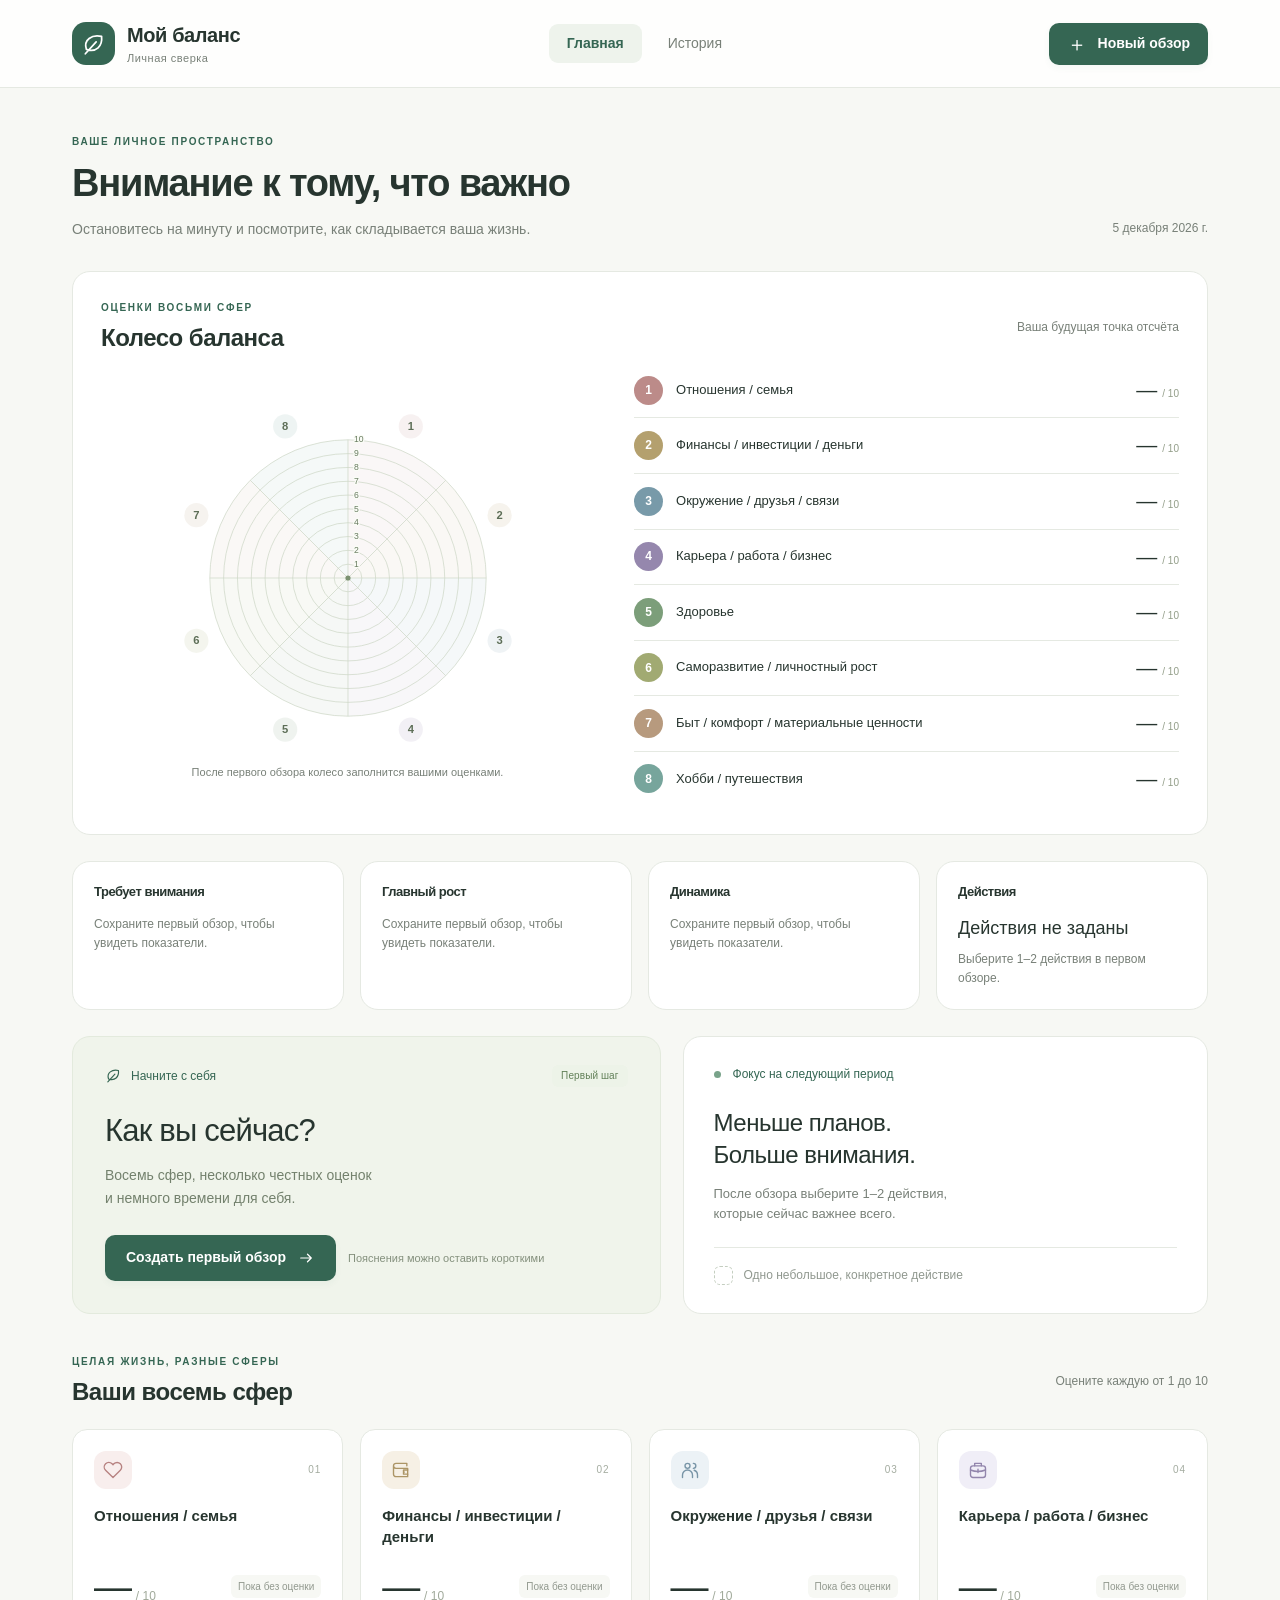
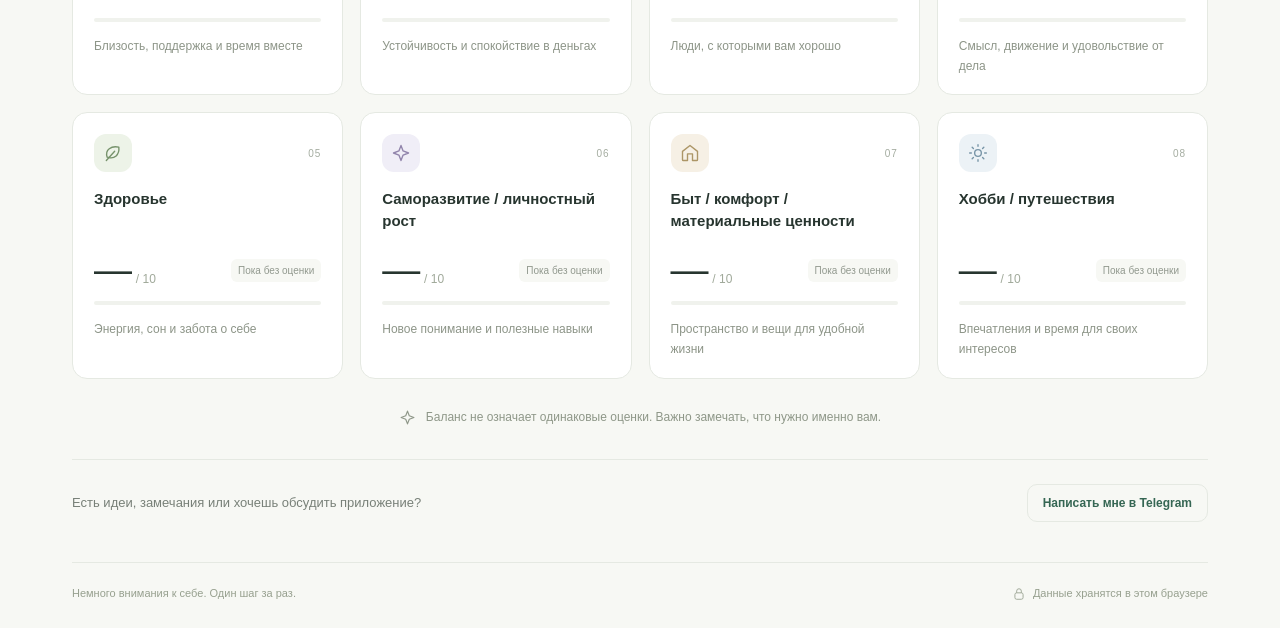
==== index.html @ 18b34c86 "Initial commit: My Balance app" ====
<!doctype html>
<html lang="ru">
<head>
  <meta charset="utf-8">
  <meta name="viewport" content="width=device-width, initial-scale=1">
  <meta name="theme-color" content="#f7f8f4">
  <meta name="description" content="Личное пространство для оценки восьми жизненных сфер, коротких выводов и важных действий.">
  <title>Мой баланс — личная сверка</title>
  <link rel="icon" href="data:image/svg+xml,%3Csvg xmlns='http://www.w3.org/2000/svg' viewBox='0 0 64 64'%3E%3Crect width='64' height='64' rx='20' fill='%232f6554'/%3E%3Cpath d='M20 42C15 24 30 14 46 18C48 34 36 48 20 42Z' fill='none' stroke='%23fff' stroke-width='3'/%3E%3Cpath d='M19 46L37 27' stroke='%23fff' stroke-width='3' stroke-linecap='round'/%3E%3C/svg%3E">
  <link rel="stylesheet" href="styles.css">
  <script src="core.js" defer></script>
  <script src="wheel.js" defer></script>
  <script src="analytics.js" defer></script>
<script src="app.js" defer></script>
</head>
<body>
  <a class="skip-link" href="#content">Перейти к содержимому</a>
  <header class="header">
    <div class="header-inner">
      <a class="brand" href="#home" aria-label="Мой баланс — главная">
        <span class="brand-mark" aria-hidden="true"><svg viewBox="0 0 24 24"><path d="M5 17C2 8 10 3 19 5c1 9-5 15-14 12Zm-1 4L14 10"/></svg></span>
        <span>Мой баланс<span class="brand-caption">Личная сверка</span></span>
      </a>
      <nav class="nav" aria-label="Основная навигация">
        <a href="#home" data-nav="home">Главная</a>
        <a href="#history" data-nav="history">История</a>
      </nav>
      <a class="button button-primary header-button" href="#new"><span aria-hidden="true">＋</span> Новый обзор</a>
    </div>
  </header>
  <main id="content" tabindex="-1"></main>
  <footer class="footer"><span>Немного внимания к себе. Один шаг за раз.</span><span class="local-note"><svg viewBox="0 0 24 24" aria-hidden="true"><rect x="5" y="10" width="14" height="11" rx="3"/><path d="M8 10V7a4 4 0 0 1 8 0v3"/></svg>Данные хранятся в этом браузере</span></footer>
  <div id="notice" class="notice" role="status" aria-live="polite" hidden></div>
  <noscript><p class="noscript">Для работы приложения включите JavaScript в браузере.</p></noscript>
</body>
</html>
---- styles.css ----
@charset "UTF-8";
:root{--bg:#f7f8f4;--surface:#fff;--ink:#27352f;--muted:#788078;--green:#356653;--green-dark:#254f3e;--border:#e5e9e2;--soft:#eef3ec;--danger:#a95e54;--radius:18px;font-family:"Segoe UI",-apple-system,BlinkMacSystemFont,Arial,sans-serif;color:var(--ink);background:var(--bg);font-synthesis:none}
*{box-sizing:border-box}body{margin:0;font-size:15px;line-height:1.55}a{color:inherit;text-decoration:none}button,input,textarea{font:inherit}button,a,input,summary,textarea{-webkit-tap-highlight-color:transparent}button{cursor:pointer}button:disabled{cursor:not-allowed;opacity:.5}a,button,input,textarea,summary{touch-action:manipulation}h1,h2,h3,p{margin:0}h1{font-size:clamp(28px,3.1vw,38px);font-weight:600;letter-spacing:-1.2px;line-height:1.25}h2{font-size:23px;line-height:1.35;font-weight:600;letter-spacing:-.5px}h3{font-size:15px;font-weight:600;line-height:1.45}svg{flex-shrink:0}.icon{width:21px;height:21px}.muted{color:var(--muted)}[hidden]{display:none!important}:focus-visible{outline:3px solid #659f88;outline-offset:4px}main:focus{outline:none}.skip-link{position:absolute;top:-100px;left:20px;padding:12px;background:white;z-index:30}.skip-link:focus{top:10px}.sr-only{position:absolute;width:1px;height:1px;overflow:hidden;clip:rect(0,0,0,0);white-space:nowrap}
.header{border-bottom:1px solid var(--border);background:rgba(255,255,255,.85)}.header-inner{max-width:1200px;padding:22px 32px;margin:auto;display:flex;align-items:center;justify-content:space-between;gap:28px}.brand{display:flex;gap:12px;align-items:center;font-size:20px;font-weight:650;letter-spacing:-.4px;line-height:1.3}.brand-mark{height:43px;width:43px;display:grid;place-items:center;border-radius:14px;background:var(--green);color:white}.brand-mark svg{width:26px;height:26px;stroke:currentColor;stroke-width:1.6;fill:none;stroke-linecap:round;stroke-linejoin:round}.brand-caption{display:block;color:var(--muted);font-size:11px;font-weight:400;letter-spacing:.5px;margin-top:3px}.nav{display:flex;gap:8px;margin-left:auto;margin-right:auto}.nav a{color:var(--muted);font-size:14px;padding:9px 18px;border-radius:9px}.nav a:hover{color:var(--green);background:#f5f7f2}.nav a.active{color:var(--green);background:var(--soft);font-weight:600}.button{display:inline-flex;align-items:center;justify-content:center;gap:11px;border:1px solid transparent;border-radius:10px;padding:12px 20px;line-height:1.4;font-size:14px;font-weight:600;transition:background .15s,transform .15s}.button-primary{background:var(--green);color:white;box-shadow:0 3px 7px #3566530c}.button-primary:hover{background:var(--green-dark)}.button-primary:active{transform:translateY(1px)}.button-primary .icon{width:18px;height:18px}.button-subtle{background:transparent;border-color:var(--border);color:var(--green)}.button-subtle:hover{background:var(--soft)}.header-button{padding:10px 17px}.header-button>span{font-size:20px;font-weight:400;line-height:1}
main{max-width:1200px;margin:0 auto;padding:46px 32px 36px;min-height:calc(100vh - 185px)}.page-heading{display:flex;align-items:flex-end;justify-content:space-between;gap:24px;margin-bottom:30px}.eyebrow{font-size:10px;font-weight:600;letter-spacing:1.7px;color:var(--green);margin-bottom:10px}.subtitle{font-size:14px;color:var(--muted);margin-top:12px}.today-label{font-size:12px;color:var(--muted);white-space:nowrap;padding-bottom:3px}.panel{background:var(--surface);border:1px solid var(--border);border-radius:var(--radius);padding:28px}.overview-grid{display:grid;grid-template-columns:1.12fr 1fr;gap:22px;margin-bottom:40px}.panel-label{display:flex;align-items:center;gap:9px;font-size:12px;font-weight:500;color:var(--green)}.panel-label .icon{width:17px;height:17px}.pill{display:inline-flex;align-items:center;background:#edf3e8;color:#628058;font-size:10px;font-weight:500;border-radius:6px;padding:3px 9px;letter-spacing:.1px}.panel-label .pill{margin-left:auto}.snapshot{background:#f0f4eb;border-color:#e3eadd;position:relative;overflow:hidden;padding:28px 32px;min-height:266px}.snapshot h2{margin-top:23px;font-size:31px;font-weight:500;letter-spacing:-.8px}.snapshot-date{font-size:28px!important}.snapshot>p{margin-top:12px;color:#73816d;font-size:14px;line-height:1.7}.empty-snapshot .button{margin-top:24px}.snapshot-footnote{display:inline-block;font-size:11px;color:#84907d;margin:16px 0 0 12px}.focus-panel{padding:28px 30px}.focus-panel h2{margin-top:23px;font-size:24px;font-weight:500;line-height:1.35}.focus-panel>p{margin-top:12px;font-size:13px;color:var(--muted)}.focus-dot{height:7px;width:7px;border-radius:50%;background:#79a38a;margin-right:3px}.focus-placeholder{display:flex;align-items:center;gap:11px;border-top:1px solid var(--border);margin-top:23px;padding-top:18px;font-size:12px;color:#90988f}.placeholder-check{height:19px;width:19px;border:1px dashed #c4cec0;border-radius:6px}.summary-first{font-size:13px!important}.comparison-caption{font-size:12px;color:var(--muted);margin:13px 0 15px}.change-stats{display:flex;gap:36px;margin:14px 0 20px}.change-stats>div{display:flex;flex-direction:column;gap:1px}.change-stats strong{font-size:29px;font-weight:500;line-height:1.3}.change-stats span{font-size:11px;color:var(--muted)}.positive{color:#4f8460}.negative{color:var(--danger)}.neutral{color:#92998f}.text-link{display:inline-flex;align-items:center;gap:9px;font-size:12px;font-weight:600;color:var(--green)}.text-link:hover{text-decoration:underline}.text-link .icon{width:16px;height:16px}.snapshot>.text-link{margin-top:15px}.section-heading{display:flex;align-items:center;justify-content:space-between;gap:20px;margin-bottom:20px}.section-heading h2{font-size:24px}.section-heading>.muted{font-size:12px}.section-heading .eyebrow{margin-bottom:7px}.sphere-grid{display:grid;grid-template-columns:repeat(4,minmax(0,1fr));gap:17px}.sphere-card{background:var(--surface);border:1px solid var(--border);border-radius:15px;padding:21px 21px 18px;min-width:0;transition:border-color .15s}.sphere-card:hover{border-color:#cbd8c7}.sphere-top{display:flex;align-items:center;justify-content:space-between;margin-bottom:16px}.sphere-icon{display:grid;place-items:center;width:38px;height:38px;border-radius:12px;flex-shrink:0}.sphere-icon .icon{height:20px;width:20px}.rose{background:#f8eeed;color:#b78281}.sand{background:#f6f0e5;color:#ac9566}.blue{background:#ecf2f6;color:#7895a7}.violet{background:#f0eef7;color:#9285ac}.green{background:#edf3e8;color:#76926b}.sphere-number{font-size:10px;color:#a4aca0;letter-spacing:1px}.sphere-card h3{min-height:44px;overflow-wrap:anywhere}.score-row{display:flex;align-items:center;justify-content:space-between;gap:6px;margin:19px 0 12px}.score{font-size:38px;font-weight:500;line-height:1;letter-spacing:-1.2px;display:flex;align-items:baseline;gap:5px}.score>span{font-size:12px;font-weight:400;color:#a0a99a;letter-spacing:0}.delta{display:inline-flex;align-items:center;gap:3px;white-space:nowrap;font-size:10px;font-weight:500;padding:4px 7px;border-radius:6px;background:#f7f8f4}.delta.positive{background:#eef5e9}.delta.negative{background:#fcf1ed}.score-track{height:4px;background:#f0f2ed;border-radius:9px;overflow:hidden;margin-bottom:15px}.score-track>span{display:block;background:#85a781;height:100%;border-radius:9px}.sphere-reason{font-size:12px;color:#6b7669;line-height:1.65;white-space:pre-wrap;overflow-wrap:anywhere}.sphere-reason.muted{color:#8d9588}.gentle-note{display:flex;justify-content:center;align-items:center;gap:10px;color:#8e9788;font-size:12px;margin-top:29px}.gentle-note .icon{width:17px;height:17px}.previous-panel{margin-top:26px}.previous-panel .section-heading{margin-bottom:18px}.reflection{margin-top:22px;display:flex;align-items:center;justify-content:space-between;gap:28px}.reflection h2{font-size:21px}.reflection-text{font-size:14px;margin-top:13px;white-space:pre-wrap;overflow-wrap:anywhere}.reflection>.text-link{flex-shrink:0}.action-list{margin-top:18px}.action-item{display:flex;align-items:center;gap:13px;padding:14px 0;border-top:1px solid var(--border);position:relative;cursor:pointer}.action-item input{position:absolute;opacity:0;width:24px;height:24px;margin:0;left:0;top:50%;transform:translateY(-50%)}.custom-check{height:23px;width:23px;border:1px solid #cfd8c9;display:grid;place-items:center;border-radius:7px;flex-shrink:0;background:white}.custom-check .icon{width:15px;height:15px;opacity:0}.action-item input:checked+.custom-check{background:var(--green);border-color:var(--green);color:white}.action-item input:checked+.custom-check .icon{opacity:1}.action-item input:focus-visible+.custom-check{outline:3px solid #659f88;outline-offset:3px}.action-item input:disabled~*{opacity:.6}.action-text{font-size:14px;overflow-wrap:anywhere;white-space:pre-wrap}.completed .action-text{color:#90998a;text-decoration:line-through}.action-progress{color:#9aa291;font-size:11px;padding-top:7px}.footer{display:flex;justify-content:space-between;align-items:center;gap:18px;max-width:1136px;border-top:1px solid var(--border);padding:22px 0 26px;margin:4px auto 0;color:#97a08f;font-size:11px}.local-note{display:flex;align-items:center;gap:7px}.local-note svg{height:14px;width:14px;stroke:currentColor;stroke-width:1.5;fill:none}.notice{position:fixed;bottom:24px;left:50%;transform:translateX(-50%);background:#2b4637;color:white;box-shadow:0 5px 24px #17291b1c;border-radius:12px;padding:13px 20px;font-size:13px;max-width:calc(100% - 32px);width:max-content;z-index:20}.error-banner{background:#fff0e9;border:1px solid #ecd0c1;border-radius:12px;color:#914e3e;padding:16px 20px;margin-bottom:24px;font-size:14px}.noscript{padding:24px;color:var(--danger)}
.count-badge,.form-tag{font-size:12px;padding:7px 12px;background:#edf1e9;border-radius:8px;color:#7a8771;white-space:nowrap}.history-list{display:grid;gap:16px}.history-card{display:flex;gap:22px;align-items:center;padding:25px 28px;transition:border-color .2s}.history-card:hover{border-color:#b5c8ac}.history-icon,.empty-icon{background:var(--soft);color:#739067;border-radius:14px;width:47px;height:47px;display:grid;place-items:center;flex-shrink:0}.history-info{flex:1;min-width:0}.history-date{display:flex;align-items:center;gap:14px;flex-wrap:wrap}.history-date h2{font-size:20px}.history-info>p{font-size:13px;color:var(--muted);margin-top:8px;white-space:nowrap;overflow:hidden;text-overflow:ellipsis}.history-meta{display:flex;gap:20px;font-size:11px;color:#939d8b;margin-top:12px;flex-wrap:wrap}.history-arrow{color:var(--green);height:19px;width:19px}.empty-history{text-align:center;padding:66px 24px}.empty-icon{margin:0 auto 22px;width:60px;height:60px}.empty-icon .icon{width:28px;height:28px}.empty-history h2{font-size:24px}.empty-history p{color:var(--muted);margin:12px 0 25px;font-size:14px}.back-link{margin-bottom:24px}.review-comparison{margin-bottom:28px}.review-comparison h2{font-size:20px}.review-comparison .change-stats{margin-bottom:0}.review-bottom{display:grid;grid-template-columns:1fr 1fr;gap:22px;margin-top:25px}.review-bottom h2{font-size:22px}
.date-panel{display:flex;align-items:center;justify-content:space-between;gap:24px;padding:23px 28px}.date-panel label{font-size:15px;font-weight:600}.date-panel .muted{font-size:12px;margin-top:4px}input[type="date"],input[type="text"],textarea{border:1px solid #dfe5d9;border-radius:9px;background:#fcfdfb;color:var(--ink);padding:12px 14px;max-width:100%;outline-offset:3px}input[type="date"]{font-size:14px;min-height:46px;min-width:190px}input[type="text"]{width:100%}textarea{width:100%;display:block;resize:vertical;min-height:70px;font-size:14px;line-height:1.65}textarea::placeholder,input::placeholder{color:#a2aa9a}.form-section-heading{margin-top:34px;margin-bottom:7px}.form-section-heading h2{font-size:24px}.form-hint{font-size:13px;color:var(--muted);margin-bottom:23px}.form-sphere-grid{display:grid;grid-template-columns:1fr 1fr;gap:20px}.form-sphere{min-width:0;margin:0;padding:24px;position:relative}.form-sphere legend{float:left;width:100%;display:flex;gap:13px;align-items:center;padding:0;margin-bottom:22px}.form-sphere legend .sphere-icon{width:42px;height:42px}.sphere-step{display:block;font-size:9px;color:#92a087;letter-spacing:1.3px;margin-bottom:3px}.legend-title{display:block;font-size:16px;font-weight:600;line-height:1.4}.form-score-heading{clear:both;display:flex;align-items:center;justify-content:space-between;gap:20px;margin-bottom:17px}.form-score-heading p{font-size:12px;color:var(--muted)}.form-score-heading output{font-size:25px;font-weight:500;line-height:1;white-space:nowrap}.form-score-heading output span{font-size:11px;color:#a0aa97;margin-left:3px}.rating-options{display:grid;grid-template-columns:repeat(10,minmax(0,1fr));gap:6px}.rating-option{position:relative;cursor:pointer;min-width:0}.rating-option input{position:absolute;opacity:0;inset:0;width:100%;height:100%;margin:0}.rating-option span{display:grid;place-items:center;background:#f6f8f2;border:1px solid #e8eddf;border-radius:8px;min-height:41px;line-height:1;font-size:13px;color:#7b886f}.rating-option input:checked+span{background:var(--green);color:white;border-color:var(--green)}.rating-option input:hover+span{border-color:#93ad87}.rating-option input:focus-visible+span{outline:3px solid #659f88;outline-offset:2px}.rating-labels{display:flex;justify-content:space-between;color:#a1aa97;font-size:9px;margin-top:8px}.form-sphere-footer{min-height:25px;margin:14px 0 8px;display:flex;gap:10px;flex-wrap:wrap;align-items:center}.inline-comparison{display:inline-flex;gap:8px;align-items:center;font-size:11px}.previous-score{color:#98a38e;font-size:10px}.reason-details{border-top:1px solid var(--border);padding-top:12px}.reason-details summary{font-size:12px;font-weight:500;color:#6f7e65;cursor:pointer;list-style-position:inside}.reason-details summary>span{float:right;font-size:10px;color:#a6ad9e;font-weight:400;padding-top:2px}.reason-details textarea{margin-top:13px}.changes-panel,.next-actions{margin-top:23px}.changes-panel h2,.next-actions h2{font-size:24px;margin-bottom:12px}.field-label{display:block;font-size:14px;font-weight:600;margin:24px 0 10px}.field-label>span{font-size:11px;color:#a0aa96;font-weight:400;margin-left:7px}.change-chips{display:flex;flex-wrap:wrap;gap:9px;margin:17px 0 20px}.change-chip{border:1px solid var(--border);border-radius:9px;font-size:11px;padding:7px 10px;display:flex;gap:10px;align-items:center;max-width:100%}.first-form-note{font-size:13px;color:var(--muted);max-width:650px}.next-actions>.muted{font-size:13px;margin-bottom:22px}.action-field{margin-bottom:16px}.action-field label{display:block;font-size:12px;font-weight:500;margin-bottom:7px}.action-field>div{display:flex;gap:10px;align-items:center}.remove-action{width:42px;height:44px;background:transparent;border:1px solid var(--border);border-radius:9px;font-size:23px;color:#8d9683;flex-shrink:0}.remove-action:hover{background:#fff2ed;color:var(--danger)}.next-actions>.button{font-size:12px;padding:9px 13px}.field-error{color:var(--danger);font-size:12px;line-height:1.5}.field-error:empty{display:none}.field-error:not(:empty){margin-top:6px}.invalid{border-color:#c48272}.invalid .rating-option span{border-color:#e7c6bc}.form-bottom{display:flex;justify-content:space-between;gap:24px;align-items:center;margin-top:25px}.form-buttons{display:flex;gap:12px;flex-shrink:0}.save-note{font-size:11px;color:#9aa58e}.form-bottom .field-error{margin-bottom:8px}
@media(min-width:1200px){.header-inner{padding-left:32px;padding-right:32px}}
@media(max-width:1100px){.sphere-grid{grid-template-columns:repeat(2,minmax(0,1fr))}.sphere-card h3{min-height:auto}.snapshot-footnote{display:block;margin-left:0}.footer{margin-left:32px;margin-right:32px}.score-row{margin-top:18px}.sphere-card{padding:24px}.sphere-reason{min-height:20px}.snapshot h2{font-size:28px}.rating-options{gap:4px}.form-sphere{padding:21px}.rating-option span{min-height:37px}}
@media(max-width:760px){.header-inner{padding:17px 20px;gap:15px;flex-wrap:wrap}.brand{font-size:18px}.brand-mark{width:37px;height:37px;border-radius:12px}.brand-caption{font-size:10px}.header-button{margin-left:auto;font-size:12px;padding:10px 12px}.nav{order:3;margin:0;flex:1;gap:6px;border-top:1px solid var(--border);padding-top:12px}.nav a{font-size:13px;padding:7px 15px}.header-inner{row-gap:13px}main{padding:30px 20px}.page-heading{align-items:flex-start;flex-direction:column;gap:14px;margin-bottom:23px}h1{font-size:29px;letter-spacing:-.8px}.subtitle{font-size:13px;margin-top:9px}.today-label{font-size:11px}.overview-grid{grid-template-columns:1fr;gap:16px;margin-bottom:30px}.panel{padding:24px}.snapshot{min-height:auto;padding:24px}.snapshot h2{font-size:29px;margin-top:18px}.empty-snapshot .button{margin-top:20px}.snapshot-footnote{display:inline-block;margin:12px 0 0 10px}.focus-panel{padding:24px}.focus-panel h2{font-size:23px;margin-top:18px}.empty-focus h2 br{display:none}.focus-placeholder{font-size:11px}.section-heading{align-items:flex-start;gap:10px;flex-wrap:wrap;margin-bottom:17px}.section-heading h2{font-size:23px}.section-heading>.muted{font-size:11px}.sphere-grid{gap:13px}.sphere-card{padding:19px}.sphere-card h3{min-height:44px}.sphere-top{margin-bottom:13px}.sphere-icon{width:34px;height:34px;border-radius:11px}.score{font-size:33px}.delta{font-size:9px;padding:3px 5px}.score-row{gap:4px;flex-wrap:wrap;margin-top:17px}.sphere-reason{font-size:11px}.gentle-note{align-items:flex-start;justify-content:flex-start;font-size:11px;margin-top:22px}.gentle-note .icon{margin-top:2px}.reflection{align-items:flex-start;flex-direction:column;gap:20px}.footer{flex-direction:column;align-items:flex-start;gap:8px;margin:0 20px;padding:20px 0;font-size:10px}.form-sphere-grid{grid-template-columns:1fr;gap:17px}.form-sphere{padding:24px}.rating-options{gap:5px}.rating-option span{min-height:41px}.form-sphere legend{margin-bottom:20px}.form-score-heading{margin-bottom:16px}.form-bottom{align-items:flex-start;flex-direction:column;gap:16px}.form-buttons{width:100%}.form-buttons>.button-primary{flex:1}.form-section-heading h2{font-size:21px}.date-panel{padding:20px;gap:15px;align-items:flex-start}.date-panel input{min-width:165px;padding:10px;font-size:13px}.date-panel .muted{max-width:130px}.date-panel label{font-size:14px}.changes-panel h2,.next-actions h2{font-size:22px}.review-bottom{grid-template-columns:1fr;gap:17px}.history-card{padding:21px;gap:15px}.history-date h2{font-size:19px}.history-meta{gap:7px;flex-direction:column;font-size:10px}.history-icon{width:39px;height:39px;border-radius:12px}.history-info>p{font-size:12px}.history-arrow{width:16px;height:16px}.empty-history{padding:45px 22px}.empty-history h2{font-size:22px}.change-chip{font-size:10px}.eyebrow{font-size:9px;letter-spacing:1.3px}}
@media(max-width:420px){main{padding:26px 16px}.header-inner{padding-left:16px;padding-right:16px}.header-button{font-size:11px;padding:9px 10px;gap:6px}.brand{font-size:16px;gap:8px}.brand-caption{font-size:9px}.brand-mark{width:34px;height:34px}.sphere-card{padding:16px}.sphere-card h3{font-size:12px;min-height:52px}.sphere-top{margin-bottom:12px}.sphere-reason{font-size:11px}.score-row{margin-top:14px;align-items:flex-start;flex-direction:column;gap:9px}.score{font-size:34px}.score-track{margin-top:10px}.sphere-grid{gap:11px}.sphere-number{font-size:9px}.panel{padding:21px}.snapshot-footnote{display:block;margin-left:0}.date-panel{flex-direction:column;gap:13px}.date-panel .muted{max-width:none}.date-panel>div{width:100%}.date-panel input{width:100%}.rating-options{gap:4px}.rating-option span{font-size:12px;min-height:35px;border-radius:6px}.form-sphere{padding:19px}.legend-title{font-size:15px}.rating-labels{font-size:8px}.reason-details summary{font-size:11px}.reason-details summary>span{font-size:9px}.change-stats{gap:27px}.footer{margin-left:16px;margin-right:16px}.desktop-break{display:none}.history-icon{display:none}.history-card{padding:19px}.action-text{font-size:13px}.notice{font-size:12px}.reflection h2{font-size:20px}}
.history-list{grid-template-columns:minmax(0,1fr)}
.analytics-grid{display:grid;grid-template-columns:repeat(4,minmax(0,1fr));gap:16px;margin-bottom:26px}
.analytics-card{min-width:0;padding:21px}
.analytics-card h2{font-size:13px;font-weight:600;margin-bottom:14px}
.analytics-score{font-size:28px;font-weight:500;line-height:1.2;margin-bottom:10px}
.analytics-score span{font-size:12px;font-weight:400;color:var(--muted)}
.analytics-names{list-style:none;padding:0;margin:0;font-size:12px;line-height:1.6;overflow-wrap:anywhere}
.analytics-names li+li{margin-top:7px}
.analytics-note{font-size:12px;color:var(--muted);line-height:1.6}
.analytics-ties summary{font-size:12px;color:var(--green);cursor:pointer;overflow-wrap:anywhere}
.analytics-ties[open] .analytics-names{margin-top:10px}
.analytics-dynamics{list-style:none;padding:0;margin:0;font-size:12px;color:var(--muted);line-height:1.8}
.analytics-dynamics li{display:flex;align-items:baseline;gap:9px}
.analytics-dynamics li>span{min-width:32px;color:var(--ink)}
.analytics-dynamics li>span.positive{color:#4f8460}
.analytics-dynamics li>span.negative{color:var(--danger)}
.analytics-dynamics strong{font-size:18px;font-weight:500}
.analytics-actions{font-size:18px;font-weight:500;line-height:1.5;margin-bottom:8px;overflow-wrap:anywhere}
.feedback-panel{border-top:1px solid var(--border);display:flex;align-items:center;justify-content:space-between;gap:20px;margin-top:32px;padding-top:24px}
.feedback-panel p{font-size:13px;color:var(--muted)}
.feedback-panel .button{flex-shrink:0;font-size:12px;padding:10px 15px}
@media(max-width:1000px){.analytics-grid{grid-template-columns:repeat(2,minmax(0,1fr))}}
@media(max-width:760px){.analytics-grid{gap:13px}.feedback-panel{align-items:flex-start;flex-direction:column;gap:14px}}
@media(max-width:420px){.analytics-grid{grid-template-columns:minmax(0,1fr);gap:11px}.analytics-card{padding:19px}.feedback-panel .button{width:100%}}
.balance-wheel{margin-bottom:26px}
.balance-wheel .section-heading{margin-bottom:8px}
.wheel-date{color:var(--muted);font-size:12px}
.wheel-layout{display:grid;grid-template-columns:minmax(0,.95fr) minmax(0,1.05fr);align-items:center;gap:40px}
.wheel-chart{width:100%;max-width:380px;justify-self:center;min-width:0}
.wheel-svg{display:block;width:100%;height:auto;overflow:visible}
.wheel-sector-number{text-anchor:middle;fill:#5d6e57;font-size:13px;font-weight:600}
.wheel-scale{fill:#687b60;font-size:10px;paint-order:stroke;stroke:#fafcf6;stroke-width:3px;stroke-linejoin:round}
.wheel-chart-note{text-align:center;font-size:11px;color:var(--muted);line-height:1.6;margin-top:-4px}
.wheel-legend{list-style:none;padding:0;margin:0;min-width:0}
.wheel-legend-item{display:flex;align-items:center;gap:13px;min-width:0;padding:11px 0;border-bottom:1px solid var(--border)}
.wheel-legend-item:last-child{border-bottom:0}
.wheel-legend-number{width:29px;height:29px;border-radius:50%;display:grid;place-items:center;flex-shrink:0;font-size:12px;font-weight:600;color:white;background:var(--sector-color)}
.wheel-legend-name{font-size:13px;line-height:1.45;flex:1;min-width:0;overflow-wrap:anywhere}
.wheel-legend-score{font-size:21px;font-weight:500;display:flex;align-items:baseline;gap:5px;white-space:nowrap;flex-shrink:0}
.wheel-legend-score small{font-size:10px;color:#939e89;font-weight:400}
@media(max-width:760px){.wheel-layout{grid-template-columns:minmax(0,1fr);gap:20px}.wheel-chart{max-width:350px}.balance-wheel .section-heading{align-items:flex-start}.wheel-date{font-size:11px}.wheel-legend-item{padding:10px 0}.wheel-legend-name{font-size:12px}.wheel-legend-score{font-size:20px}.wheel-legend-number{height:26px;width:26px;font-size:11px}.wheel-chart-note{font-size:10px}}
@media(max-width:420px){.balance-wheel{padding:19px}.wheel-legend-item{gap:10px}.wheel-legend-name{font-size:11px}.wheel-legend-score small{font-size:9px}.wheel-legend-score{gap:3px}}
@media(prefers-reduced-motion:reduce){*,*::before,*::after{scroll-behavior:auto!important;transition:none!important}}
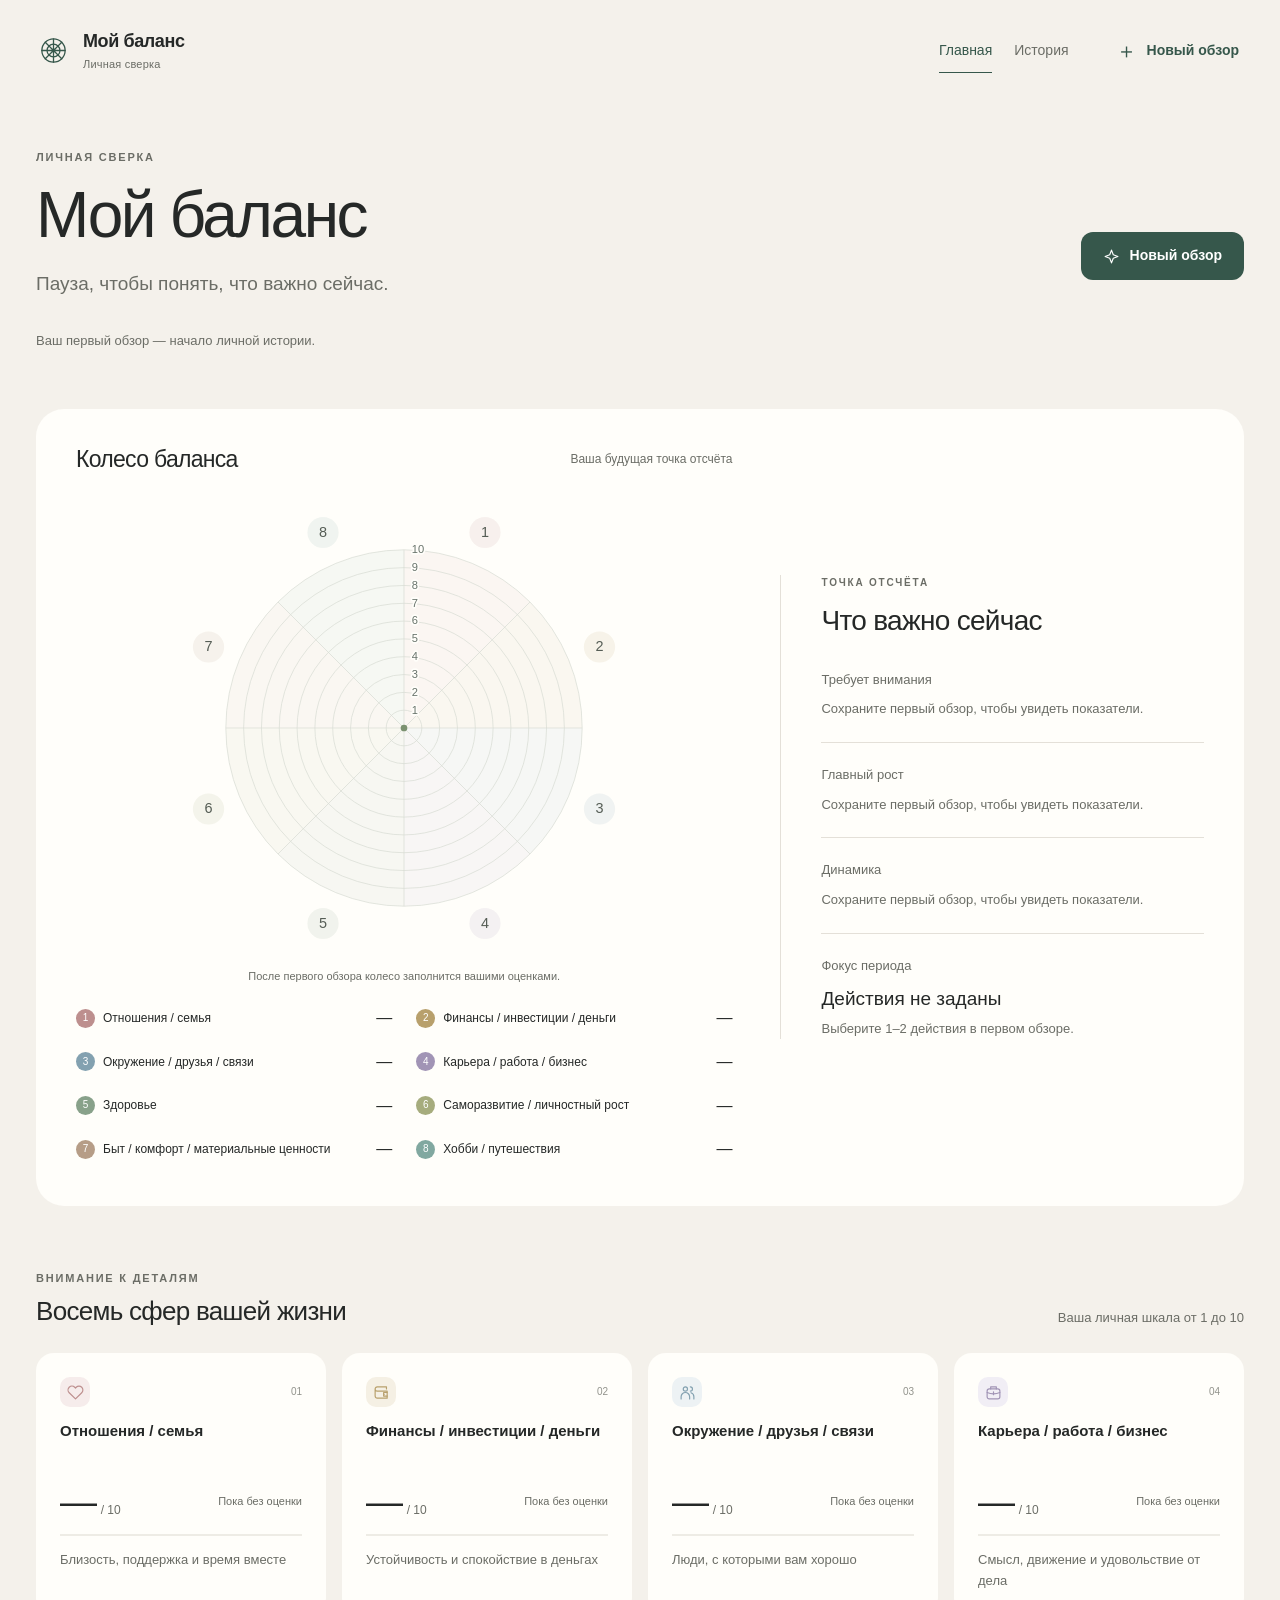
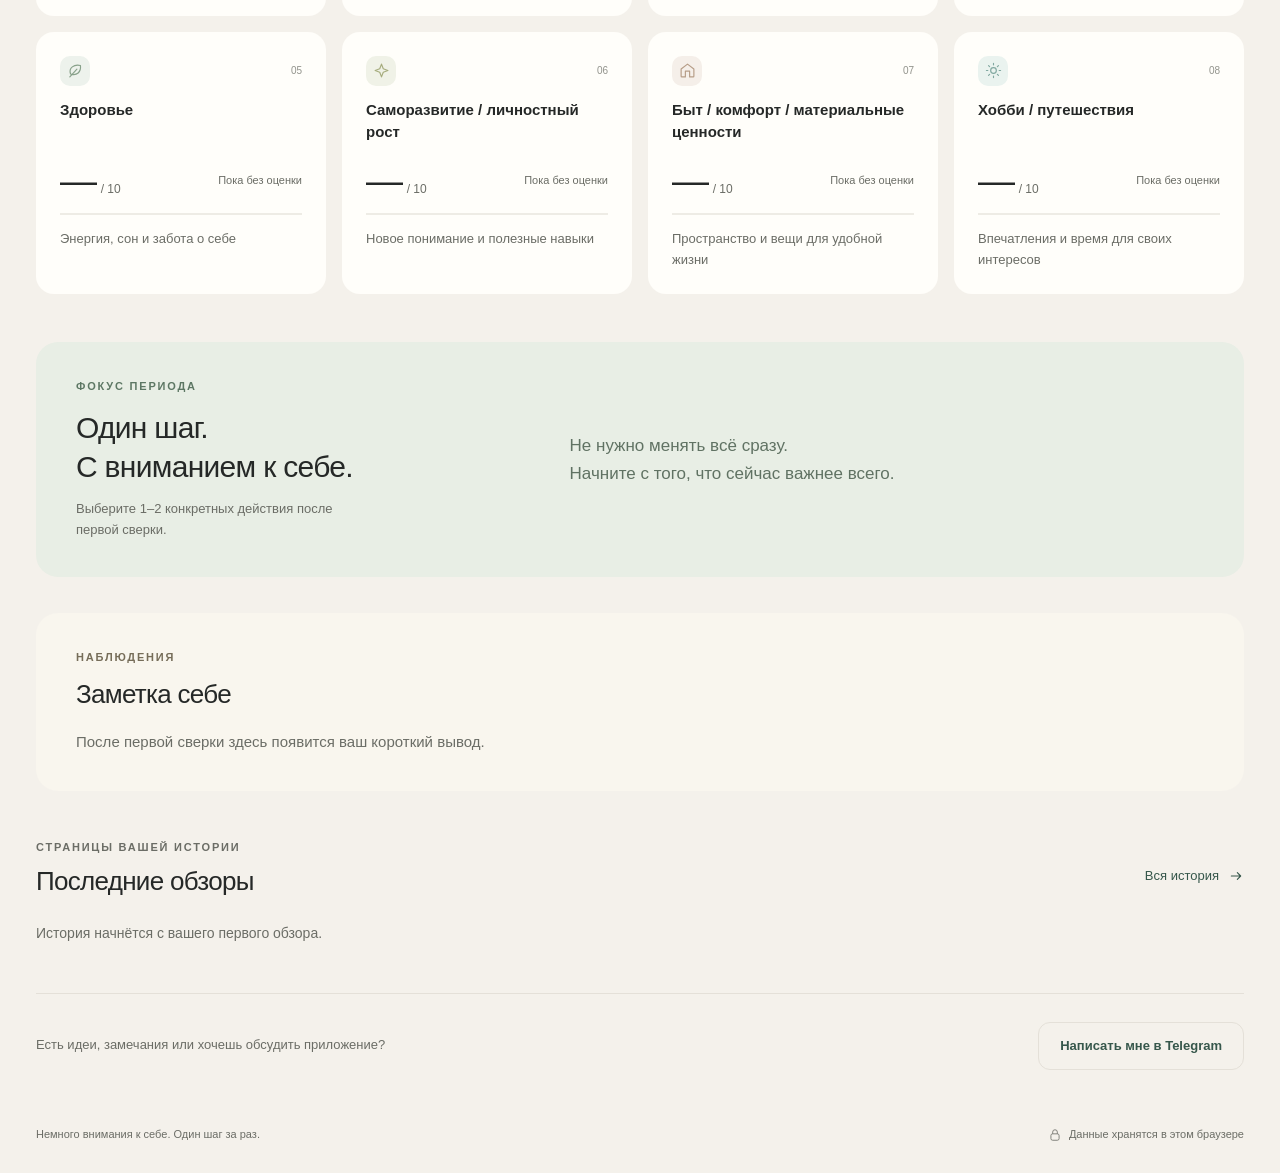
==== commit eb307a4e: "Redesign My Balance as a calm personal journal" ====
--- a/index.html
+++ b/index.html
@@ -3,22 +3,22 @@
 <head>
   <meta charset="utf-8">
   <meta name="viewport" content="width=device-width, initial-scale=1">
-  <meta name="theme-color" content="#f7f8f4">
+  <meta name="theme-color" content="#f4f1eb">
   <meta name="description" content="Личное пространство для оценки восьми жизненных сфер, коротких выводов и важных действий.">
   <title>Мой баланс — личная сверка</title>
-  <link rel="icon" href="data:image/svg+xml,%3Csvg xmlns='http://www.w3.org/2000/svg' viewBox='0 0 64 64'%3E%3Crect width='64' height='64' rx='20' fill='%232f6554'/%3E%3Cpath d='M20 42C15 24 30 14 46 18C48 34 36 48 20 42Z' fill='none' stroke='%23fff' stroke-width='3'/%3E%3Cpath d='M19 46L37 27' stroke='%23fff' stroke-width='3' stroke-linecap='round'/%3E%3C/svg%3E">
+  <link rel="icon" href="data:image/svg+xml,%3Csvg%20xmlns%3D%22http%3A%2F%2Fwww.w3.org%2F2000%2Fsvg%22%20viewBox%3D%220%200%2064%2064%22%3E%3Crect%20width%3D%2264%22%20height%3D%2264%22%20rx%3D%2218%22%20fill%3D%22%2336574b%22%2F%3E%3Cg%20fill%3D%22none%22%20stroke%3D%22%23fffefa%22%20stroke-width%3D%221.5%22%3E%3Ccircle%20cx%3D%2232%22%20cy%3D%2232%22%20r%3D%2221%22%2F%3E%3Ccircle%20cx%3D%2232%22%20cy%3D%2232%22%20r%3D%2212%22%2F%3E%3Cpath%20d%3D%22M32%2011v42M11%2032h42M17%2017l30%2030M17%2047%2047%2017%22%2F%3E%3C%2Fg%3E%3C%2Fsvg%3E">
   <link rel="stylesheet" href="styles.css">
   <script src="core.js" defer></script>
   <script src="wheel.js" defer></script>
   <script src="analytics.js" defer></script>
-<script src="app.js" defer></script>
+  <script src="app.js" defer></script>
 </head>
 <body>
   <a class="skip-link" href="#content">Перейти к содержимому</a>
   <header class="header">
     <div class="header-inner">
       <a class="brand" href="#home" aria-label="Мой баланс — главная">
-        <span class="brand-mark" aria-hidden="true"><svg viewBox="0 0 24 24"><path d="M5 17C2 8 10 3 19 5c1 9-5 15-14 12Zm-1 4L14 10"/></svg></span>
+        <span class="brand-mark" aria-hidden="true"><svg viewBox="0 0 24 24"><circle cx="12" cy="12" r="9"/><circle cx="12" cy="12" r="5"/><path d="M12 3v18M3 12h18M5.6 5.6l12.8 12.8M5.6 18.4 18.4 5.6"/></svg></span>
         <span>Мой баланс<span class="brand-caption">Личная сверка</span></span>
       </a>
       <nav class="nav" aria-label="Основная навигация">
--- a/styles.css
+++ b/styles.css
@@ -1,54 +1,19 @@
 @charset "UTF-8";
-:root{--bg:#f7f8f4;--surface:#fff;--ink:#27352f;--muted:#788078;--green:#356653;--green-dark:#254f3e;--border:#e5e9e2;--soft:#eef3ec;--danger:#a95e54;--radius:18px;font-family:"Segoe UI",-apple-system,BlinkMacSystemFont,Arial,sans-serif;color:var(--ink);background:var(--bg);font-synthesis:none}
-*{box-sizing:border-box}body{margin:0;font-size:15px;line-height:1.55}a{color:inherit;text-decoration:none}button,input,textarea{font:inherit}button,a,input,summary,textarea{-webkit-tap-highlight-color:transparent}button{cursor:pointer}button:disabled{cursor:not-allowed;opacity:.5}a,button,input,textarea,summary{touch-action:manipulation}h1,h2,h3,p{margin:0}h1{font-size:clamp(28px,3.1vw,38px);font-weight:600;letter-spacing:-1.2px;line-height:1.25}h2{font-size:23px;line-height:1.35;font-weight:600;letter-spacing:-.5px}h3{font-size:15px;font-weight:600;line-height:1.45}svg{flex-shrink:0}.icon{width:21px;height:21px}.muted{color:var(--muted)}[hidden]{display:none!important}:focus-visible{outline:3px solid #659f88;outline-offset:4px}main:focus{outline:none}.skip-link{position:absolute;top:-100px;left:20px;padding:12px;background:white;z-index:30}.skip-link:focus{top:10px}.sr-only{position:absolute;width:1px;height:1px;overflow:hidden;clip:rect(0,0,0,0);white-space:nowrap}
-.header{border-bottom:1px solid var(--border);background:rgba(255,255,255,.85)}.header-inner{max-width:1200px;padding:22px 32px;margin:auto;display:flex;align-items:center;justify-content:space-between;gap:28px}.brand{display:flex;gap:12px;align-items:center;font-size:20px;font-weight:650;letter-spacing:-.4px;line-height:1.3}.brand-mark{height:43px;width:43px;display:grid;place-items:center;border-radius:14px;background:var(--green);color:white}.brand-mark svg{width:26px;height:26px;stroke:currentColor;stroke-width:1.6;fill:none;stroke-linecap:round;stroke-linejoin:round}.brand-caption{display:block;color:var(--muted);font-size:11px;font-weight:400;letter-spacing:.5px;margin-top:3px}.nav{display:flex;gap:8px;margin-left:auto;margin-right:auto}.nav a{color:var(--muted);font-size:14px;padding:9px 18px;border-radius:9px}.nav a:hover{color:var(--green);background:#f5f7f2}.nav a.active{color:var(--green);background:var(--soft);font-weight:600}.button{display:inline-flex;align-items:center;justify-content:center;gap:11px;border:1px solid transparent;border-radius:10px;padding:12px 20px;line-height:1.4;font-size:14px;font-weight:600;transition:background .15s,transform .15s}.button-primary{background:var(--green);color:white;box-shadow:0 3px 7px #3566530c}.button-primary:hover{background:var(--green-dark)}.button-primary:active{transform:translateY(1px)}.button-primary .icon{width:18px;height:18px}.button-subtle{background:transparent;border-color:var(--border);color:var(--green)}.button-subtle:hover{background:var(--soft)}.header-button{padding:10px 17px}.header-button>span{font-size:20px;font-weight:400;line-height:1}
-main{max-width:1200px;margin:0 auto;padding:46px 32px 36px;min-height:calc(100vh - 185px)}.page-heading{display:flex;align-items:flex-end;justify-content:space-between;gap:24px;margin-bottom:30px}.eyebrow{font-size:10px;font-weight:600;letter-spacing:1.7px;color:var(--green);margin-bottom:10px}.subtitle{font-size:14px;color:var(--muted);margin-top:12px}.today-label{font-size:12px;color:var(--muted);white-space:nowrap;padding-bottom:3px}.panel{background:var(--surface);border:1px solid var(--border);border-radius:var(--radius);padding:28px}.overview-grid{display:grid;grid-template-columns:1.12fr 1fr;gap:22px;margin-bottom:40px}.panel-label{display:flex;align-items:center;gap:9px;font-size:12px;font-weight:500;color:var(--green)}.panel-label .icon{width:17px;height:17px}.pill{display:inline-flex;align-items:center;background:#edf3e8;color:#628058;font-size:10px;font-weight:500;border-radius:6px;padding:3px 9px;letter-spacing:.1px}.panel-label .pill{margin-left:auto}.snapshot{background:#f0f4eb;border-color:#e3eadd;position:relative;overflow:hidden;padding:28px 32px;min-height:266px}.snapshot h2{margin-top:23px;font-size:31px;font-weight:500;letter-spacing:-.8px}.snapshot-date{font-size:28px!important}.snapshot>p{margin-top:12px;color:#73816d;font-size:14px;line-height:1.7}.empty-snapshot .button{margin-top:24px}.snapshot-footnote{display:inline-block;font-size:11px;color:#84907d;margin:16px 0 0 12px}.focus-panel{padding:28px 30px}.focus-panel h2{margin-top:23px;font-size:24px;font-weight:500;line-height:1.35}.focus-panel>p{margin-top:12px;font-size:13px;color:var(--muted)}.focus-dot{height:7px;width:7px;border-radius:50%;background:#79a38a;margin-right:3px}.focus-placeholder{display:flex;align-items:center;gap:11px;border-top:1px solid var(--border);margin-top:23px;padding-top:18px;font-size:12px;color:#90988f}.placeholder-check{height:19px;width:19px;border:1px dashed #c4cec0;border-radius:6px}.summary-first{font-size:13px!important}.comparison-caption{font-size:12px;color:var(--muted);margin:13px 0 15px}.change-stats{display:flex;gap:36px;margin:14px 0 20px}.change-stats>div{display:flex;flex-direction:column;gap:1px}.change-stats strong{font-size:29px;font-weight:500;line-height:1.3}.change-stats span{font-size:11px;color:var(--muted)}.positive{color:#4f8460}.negative{color:var(--danger)}.neutral{color:#92998f}.text-link{display:inline-flex;align-items:center;gap:9px;font-size:12px;font-weight:600;color:var(--green)}.text-link:hover{text-decoration:underline}.text-link .icon{width:16px;height:16px}.snapshot>.text-link{margin-top:15px}.section-heading{display:flex;align-items:center;justify-content:space-between;gap:20px;margin-bottom:20px}.section-heading h2{font-size:24px}.section-heading>.muted{font-size:12px}.section-heading .eyebrow{margin-bottom:7px}.sphere-grid{display:grid;grid-template-columns:repeat(4,minmax(0,1fr));gap:17px}.sphere-card{background:var(--surface);border:1px solid var(--border);border-radius:15px;padding:21px 21px 18px;min-width:0;transition:border-color .15s}.sphere-card:hover{border-color:#cbd8c7}.sphere-top{display:flex;align-items:center;justify-content:space-between;margin-bottom:16px}.sphere-icon{display:grid;place-items:center;width:38px;height:38px;border-radius:12px;flex-shrink:0}.sphere-icon .icon{height:20px;width:20px}.rose{background:#f8eeed;color:#b78281}.sand{background:#f6f0e5;color:#ac9566}.blue{background:#ecf2f6;color:#7895a7}.violet{background:#f0eef7;color:#9285ac}.green{background:#edf3e8;color:#76926b}.sphere-number{font-size:10px;color:#a4aca0;letter-spacing:1px}.sphere-card h3{min-height:44px;overflow-wrap:anywhere}.score-row{display:flex;align-items:center;justify-content:space-between;gap:6px;margin:19px 0 12px}.score{font-size:38px;font-weight:500;line-height:1;letter-spacing:-1.2px;display:flex;align-items:baseline;gap:5px}.score>span{font-size:12px;font-weight:400;color:#a0a99a;letter-spacing:0}.delta{display:inline-flex;align-items:center;gap:3px;white-space:nowrap;font-size:10px;font-weight:500;padding:4px 7px;border-radius:6px;background:#f7f8f4}.delta.positive{background:#eef5e9}.delta.negative{background:#fcf1ed}.score-track{height:4px;background:#f0f2ed;border-radius:9px;overflow:hidden;margin-bottom:15px}.score-track>span{display:block;background:#85a781;height:100%;border-radius:9px}.sphere-reason{font-size:12px;color:#6b7669;line-height:1.65;white-space:pre-wrap;overflow-wrap:anywhere}.sphere-reason.muted{color:#8d9588}.gentle-note{display:flex;justify-content:center;align-items:center;gap:10px;color:#8e9788;font-size:12px;margin-top:29px}.gentle-note .icon{width:17px;height:17px}.previous-panel{margin-top:26px}.previous-panel .section-heading{margin-bottom:18px}.reflection{margin-top:22px;display:flex;align-items:center;justify-content:space-between;gap:28px}.reflection h2{font-size:21px}.reflection-text{font-size:14px;margin-top:13px;white-space:pre-wrap;overflow-wrap:anywhere}.reflection>.text-link{flex-shrink:0}.action-list{margin-top:18px}.action-item{display:flex;align-items:center;gap:13px;padding:14px 0;border-top:1px solid var(--border);position:relative;cursor:pointer}.action-item input{position:absolute;opacity:0;width:24px;height:24px;margin:0;left:0;top:50%;transform:translateY(-50%)}.custom-check{height:23px;width:23px;border:1px solid #cfd8c9;display:grid;place-items:center;border-radius:7px;flex-shrink:0;background:white}.custom-check .icon{width:15px;height:15px;opacity:0}.action-item input:checked+.custom-check{background:var(--green);border-color:var(--green);color:white}.action-item input:checked+.custom-check .icon{opacity:1}.action-item input:focus-visible+.custom-check{outline:3px solid #659f88;outline-offset:3px}.action-item input:disabled~*{opacity:.6}.action-text{font-size:14px;overflow-wrap:anywhere;white-space:pre-wrap}.completed .action-text{color:#90998a;text-decoration:line-through}.action-progress{color:#9aa291;font-size:11px;padding-top:7px}.footer{display:flex;justify-content:space-between;align-items:center;gap:18px;max-width:1136px;border-top:1px solid var(--border);padding:22px 0 26px;margin:4px auto 0;color:#97a08f;font-size:11px}.local-note{display:flex;align-items:center;gap:7px}.local-note svg{height:14px;width:14px;stroke:currentColor;stroke-width:1.5;fill:none}.notice{position:fixed;bottom:24px;left:50%;transform:translateX(-50%);background:#2b4637;color:white;box-shadow:0 5px 24px #17291b1c;border-radius:12px;padding:13px 20px;font-size:13px;max-width:calc(100% - 32px);width:max-content;z-index:20}.error-banner{background:#fff0e9;border:1px solid #ecd0c1;border-radius:12px;color:#914e3e;padding:16px 20px;margin-bottom:24px;font-size:14px}.noscript{padding:24px;color:var(--danger)}
-.count-badge,.form-tag{font-size:12px;padding:7px 12px;background:#edf1e9;border-radius:8px;color:#7a8771;white-space:nowrap}.history-list{display:grid;gap:16px}.history-card{display:flex;gap:22px;align-items:center;padding:25px 28px;transition:border-color .2s}.history-card:hover{border-color:#b5c8ac}.history-icon,.empty-icon{background:var(--soft);color:#739067;border-radius:14px;width:47px;height:47px;display:grid;place-items:center;flex-shrink:0}.history-info{flex:1;min-width:0}.history-date{display:flex;align-items:center;gap:14px;flex-wrap:wrap}.history-date h2{font-size:20px}.history-info>p{font-size:13px;color:var(--muted);margin-top:8px;white-space:nowrap;overflow:hidden;text-overflow:ellipsis}.history-meta{display:flex;gap:20px;font-size:11px;color:#939d8b;margin-top:12px;flex-wrap:wrap}.history-arrow{color:var(--green);height:19px;width:19px}.empty-history{text-align:center;padding:66px 24px}.empty-icon{margin:0 auto 22px;width:60px;height:60px}.empty-icon .icon{width:28px;height:28px}.empty-history h2{font-size:24px}.empty-history p{color:var(--muted);margin:12px 0 25px;font-size:14px}.back-link{margin-bottom:24px}.review-comparison{margin-bottom:28px}.review-comparison h2{font-size:20px}.review-comparison .change-stats{margin-bottom:0}.review-bottom{display:grid;grid-template-columns:1fr 1fr;gap:22px;margin-top:25px}.review-bottom h2{font-size:22px}
-.date-panel{display:flex;align-items:center;justify-content:space-between;gap:24px;padding:23px 28px}.date-panel label{font-size:15px;font-weight:600}.date-panel .muted{font-size:12px;margin-top:4px}input[type="date"],input[type="text"],textarea{border:1px solid #dfe5d9;border-radius:9px;background:#fcfdfb;color:var(--ink);padding:12px 14px;max-width:100%;outline-offset:3px}input[type="date"]{font-size:14px;min-height:46px;min-width:190px}input[type="text"]{width:100%}textarea{width:100%;display:block;resize:vertical;min-height:70px;font-size:14px;line-height:1.65}textarea::placeholder,input::placeholder{color:#a2aa9a}.form-section-heading{margin-top:34px;margin-bottom:7px}.form-section-heading h2{font-size:24px}.form-hint{font-size:13px;color:var(--muted);margin-bottom:23px}.form-sphere-grid{display:grid;grid-template-columns:1fr 1fr;gap:20px}.form-sphere{min-width:0;margin:0;padding:24px;position:relative}.form-sphere legend{float:left;width:100%;display:flex;gap:13px;align-items:center;padding:0;margin-bottom:22px}.form-sphere legend .sphere-icon{width:42px;height:42px}.sphere-step{display:block;font-size:9px;color:#92a087;letter-spacing:1.3px;margin-bottom:3px}.legend-title{display:block;font-size:16px;font-weight:600;line-height:1.4}.form-score-heading{clear:both;display:flex;align-items:center;justify-content:space-between;gap:20px;margin-bottom:17px}.form-score-heading p{font-size:12px;color:var(--muted)}.form-score-heading output{font-size:25px;font-weight:500;line-height:1;white-space:nowrap}.form-score-heading output span{font-size:11px;color:#a0aa97;margin-left:3px}.rating-options{display:grid;grid-template-columns:repeat(10,minmax(0,1fr));gap:6px}.rating-option{position:relative;cursor:pointer;min-width:0}.rating-option input{position:absolute;opacity:0;inset:0;width:100%;height:100%;margin:0}.rating-option span{display:grid;place-items:center;background:#f6f8f2;border:1px solid #e8eddf;border-radius:8px;min-height:41px;line-height:1;font-size:13px;color:#7b886f}.rating-option input:checked+span{background:var(--green);color:white;border-color:var(--green)}.rating-option input:hover+span{border-color:#93ad87}.rating-option input:focus-visible+span{outline:3px solid #659f88;outline-offset:2px}.rating-labels{display:flex;justify-content:space-between;color:#a1aa97;font-size:9px;margin-top:8px}.form-sphere-footer{min-height:25px;margin:14px 0 8px;display:flex;gap:10px;flex-wrap:wrap;align-items:center}.inline-comparison{display:inline-flex;gap:8px;align-items:center;font-size:11px}.previous-score{color:#98a38e;font-size:10px}.reason-details{border-top:1px solid var(--border);padding-top:12px}.reason-details summary{font-size:12px;font-weight:500;color:#6f7e65;cursor:pointer;list-style-position:inside}.reason-details summary>span{float:right;font-size:10px;color:#a6ad9e;font-weight:400;padding-top:2px}.reason-details textarea{margin-top:13px}.changes-panel,.next-actions{margin-top:23px}.changes-panel h2,.next-actions h2{font-size:24px;margin-bottom:12px}.field-label{display:block;font-size:14px;font-weight:600;margin:24px 0 10px}.field-label>span{font-size:11px;color:#a0aa96;font-weight:400;margin-left:7px}.change-chips{display:flex;flex-wrap:wrap;gap:9px;margin:17px 0 20px}.change-chip{border:1px solid var(--border);border-radius:9px;font-size:11px;padding:7px 10px;display:flex;gap:10px;align-items:center;max-width:100%}.first-form-note{font-size:13px;color:var(--muted);max-width:650px}.next-actions>.muted{font-size:13px;margin-bottom:22px}.action-field{margin-bottom:16px}.action-field label{display:block;font-size:12px;font-weight:500;margin-bottom:7px}.action-field>div{display:flex;gap:10px;align-items:center}.remove-action{width:42px;height:44px;background:transparent;border:1px solid var(--border);border-radius:9px;font-size:23px;color:#8d9683;flex-shrink:0}.remove-action:hover{background:#fff2ed;color:var(--danger)}.next-actions>.button{font-size:12px;padding:9px 13px}.field-error{color:var(--danger);font-size:12px;line-height:1.5}.field-error:empty{display:none}.field-error:not(:empty){margin-top:6px}.invalid{border-color:#c48272}.invalid .rating-option span{border-color:#e7c6bc}.form-bottom{display:flex;justify-content:space-between;gap:24px;align-items:center;margin-top:25px}.form-buttons{display:flex;gap:12px;flex-shrink:0}.save-note{font-size:11px;color:#9aa58e}.form-bottom .field-error{margin-bottom:8px}
-@media(min-width:1200px){.header-inner{padding-left:32px;padding-right:32px}}
-@media(max-width:1100px){.sphere-grid{grid-template-columns:repeat(2,minmax(0,1fr))}.sphere-card h3{min-height:auto}.snapshot-footnote{display:block;margin-left:0}.footer{margin-left:32px;margin-right:32px}.score-row{margin-top:18px}.sphere-card{padding:24px}.sphere-reason{min-height:20px}.snapshot h2{font-size:28px}.rating-options{gap:4px}.form-sphere{padding:21px}.rating-option span{min-height:37px}}
-@media(max-width:760px){.header-inner{padding:17px 20px;gap:15px;flex-wrap:wrap}.brand{font-size:18px}.brand-mark{width:37px;height:37px;border-radius:12px}.brand-caption{font-size:10px}.header-button{margin-left:auto;font-size:12px;padding:10px 12px}.nav{order:3;margin:0;flex:1;gap:6px;border-top:1px solid var(--border);padding-top:12px}.nav a{font-size:13px;padding:7px 15px}.header-inner{row-gap:13px}main{padding:30px 20px}.page-heading{align-items:flex-start;flex-direction:column;gap:14px;margin-bottom:23px}h1{font-size:29px;letter-spacing:-.8px}.subtitle{font-size:13px;margin-top:9px}.today-label{font-size:11px}.overview-grid{grid-template-columns:1fr;gap:16px;margin-bottom:30px}.panel{padding:24px}.snapshot{min-height:auto;padding:24px}.snapshot h2{font-size:29px;margin-top:18px}.empty-snapshot .button{margin-top:20px}.snapshot-footnote{display:inline-block;margin:12px 0 0 10px}.focus-panel{padding:24px}.focus-panel h2{font-size:23px;margin-top:18px}.empty-focus h2 br{display:none}.focus-placeholder{font-size:11px}.section-heading{align-items:flex-start;gap:10px;flex-wrap:wrap;margin-bottom:17px}.section-heading h2{font-size:23px}.section-heading>.muted{font-size:11px}.sphere-grid{gap:13px}.sphere-card{padding:19px}.sphere-card h3{min-height:44px}.sphere-top{margin-bottom:13px}.sphere-icon{width:34px;height:34px;border-radius:11px}.score{font-size:33px}.delta{font-size:9px;padding:3px 5px}.score-row{gap:4px;flex-wrap:wrap;margin-top:17px}.sphere-reason{font-size:11px}.gentle-note{align-items:flex-start;justify-content:flex-start;font-size:11px;margin-top:22px}.gentle-note .icon{margin-top:2px}.reflection{align-items:flex-start;flex-direction:column;gap:20px}.footer{flex-direction:column;align-items:flex-start;gap:8px;margin:0 20px;padding:20px 0;font-size:10px}.form-sphere-grid{grid-template-columns:1fr;gap:17px}.form-sphere{padding:24px}.rating-options{gap:5px}.rating-option span{min-height:41px}.form-sphere legend{margin-bottom:20px}.form-score-heading{margin-bottom:16px}.form-bottom{align-items:flex-start;flex-direction:column;gap:16px}.form-buttons{width:100%}.form-buttons>.button-primary{flex:1}.form-section-heading h2{font-size:21px}.date-panel{padding:20px;gap:15px;align-items:flex-start}.date-panel input{min-width:165px;padding:10px;font-size:13px}.date-panel .muted{max-width:130px}.date-panel label{font-size:14px}.changes-panel h2,.next-actions h2{font-size:22px}.review-bottom{grid-template-columns:1fr;gap:17px}.history-card{padding:21px;gap:15px}.history-date h2{font-size:19px}.history-meta{gap:7px;flex-direction:column;font-size:10px}.history-icon{width:39px;height:39px;border-radius:12px}.history-info>p{font-size:12px}.history-arrow{width:16px;height:16px}.empty-history{padding:45px 22px}.empty-history h2{font-size:22px}.change-chip{font-size:10px}.eyebrow{font-size:9px;letter-spacing:1.3px}}
-@media(max-width:420px){main{padding:26px 16px}.header-inner{padding-left:16px;padding-right:16px}.header-button{font-size:11px;padding:9px 10px;gap:6px}.brand{font-size:16px;gap:8px}.brand-caption{font-size:9px}.brand-mark{width:34px;height:34px}.sphere-card{padding:16px}.sphere-card h3{font-size:12px;min-height:52px}.sphere-top{margin-bottom:12px}.sphere-reason{font-size:11px}.score-row{margin-top:14px;align-items:flex-start;flex-direction:column;gap:9px}.score{font-size:34px}.score-track{margin-top:10px}.sphere-grid{gap:11px}.sphere-number{font-size:9px}.panel{padding:21px}.snapshot-footnote{display:block;margin-left:0}.date-panel{flex-direction:column;gap:13px}.date-panel .muted{max-width:none}.date-panel>div{width:100%}.date-panel input{width:100%}.rating-options{gap:4px}.rating-option span{font-size:12px;min-height:35px;border-radius:6px}.form-sphere{padding:19px}.legend-title{font-size:15px}.rating-labels{font-size:8px}.reason-details summary{font-size:11px}.reason-details summary>span{font-size:9px}.change-stats{gap:27px}.footer{margin-left:16px;margin-right:16px}.desktop-break{display:none}.history-icon{display:none}.history-card{padding:19px}.action-text{font-size:13px}.notice{font-size:12px}.reflection h2{font-size:20px}}
-.history-list{grid-template-columns:minmax(0,1fr)}
-.analytics-grid{display:grid;grid-template-columns:repeat(4,minmax(0,1fr));gap:16px;margin-bottom:26px}
-.analytics-card{min-width:0;padding:21px}
-.analytics-card h2{font-size:13px;font-weight:600;margin-bottom:14px}
-.analytics-score{font-size:28px;font-weight:500;line-height:1.2;margin-bottom:10px}
-.analytics-score span{font-size:12px;font-weight:400;color:var(--muted)}
-.analytics-names{list-style:none;padding:0;margin:0;font-size:12px;line-height:1.6;overflow-wrap:anywhere}
-.analytics-names li+li{margin-top:7px}
-.analytics-note{font-size:12px;color:var(--muted);line-height:1.6}
-.analytics-ties summary{font-size:12px;color:var(--green);cursor:pointer;overflow-wrap:anywhere}
-.analytics-ties[open] .analytics-names{margin-top:10px}
-.analytics-dynamics{list-style:none;padding:0;margin:0;font-size:12px;color:var(--muted);line-height:1.8}
-.analytics-dynamics li{display:flex;align-items:baseline;gap:9px}
-.analytics-dynamics li>span{min-width:32px;color:var(--ink)}
-.analytics-dynamics li>span.positive{color:#4f8460}
-.analytics-dynamics li>span.negative{color:var(--danger)}
-.analytics-dynamics strong{font-size:18px;font-weight:500}
-.analytics-actions{font-size:18px;font-weight:500;line-height:1.5;margin-bottom:8px;overflow-wrap:anywhere}
-.feedback-panel{border-top:1px solid var(--border);display:flex;align-items:center;justify-content:space-between;gap:20px;margin-top:32px;padding-top:24px}
-.feedback-panel p{font-size:13px;color:var(--muted)}
-.feedback-panel .button{flex-shrink:0;font-size:12px;padding:10px 15px}
-@media(max-width:1000px){.analytics-grid{grid-template-columns:repeat(2,minmax(0,1fr))}}
-@media(max-width:760px){.analytics-grid{gap:13px}.feedback-panel{align-items:flex-start;flex-direction:column;gap:14px}}
-@media(max-width:420px){.analytics-grid{grid-template-columns:minmax(0,1fr);gap:11px}.analytics-card{padding:19px}.feedback-panel .button{width:100%}}
-.balance-wheel{margin-bottom:26px}
-.balance-wheel .section-heading{margin-bottom:8px}
-.wheel-date{color:var(--muted);font-size:12px}
-.wheel-layout{display:grid;grid-template-columns:minmax(0,.95fr) minmax(0,1.05fr);align-items:center;gap:40px}
-.wheel-chart{width:100%;max-width:380px;justify-self:center;min-width:0}
-.wheel-svg{display:block;width:100%;height:auto;overflow:visible}
-.wheel-sector-number{text-anchor:middle;fill:#5d6e57;font-size:13px;font-weight:600}
-.wheel-scale{fill:#687b60;font-size:10px;paint-order:stroke;stroke:#fafcf6;stroke-width:3px;stroke-linejoin:round}
-.wheel-chart-note{text-align:center;font-size:11px;color:var(--muted);line-height:1.6;margin-top:-4px}
-.wheel-legend{list-style:none;padding:0;margin:0;min-width:0}
-.wheel-legend-item{display:flex;align-items:center;gap:13px;min-width:0;padding:11px 0;border-bottom:1px solid var(--border)}
-.wheel-legend-item:last-child{border-bottom:0}
-.wheel-legend-number{width:29px;height:29px;border-radius:50%;display:grid;place-items:center;flex-shrink:0;font-size:12px;font-weight:600;color:white;background:var(--sector-color)}
-.wheel-legend-name{font-size:13px;line-height:1.45;flex:1;min-width:0;overflow-wrap:anywhere}
-.wheel-legend-score{font-size:21px;font-weight:500;display:flex;align-items:baseline;gap:5px;white-space:nowrap;flex-shrink:0}
-.wheel-legend-score small{font-size:10px;color:#939e89;font-weight:400}
-@media(max-width:760px){.wheel-layout{grid-template-columns:minmax(0,1fr);gap:20px}.wheel-chart{max-width:350px}.balance-wheel .section-heading{align-items:flex-start}.wheel-date{font-size:11px}.wheel-legend-item{padding:10px 0}.wheel-legend-name{font-size:12px}.wheel-legend-score{font-size:20px}.wheel-legend-number{height:26px;width:26px;font-size:11px}.wheel-chart-note{font-size:10px}}
-@media(max-width:420px){.balance-wheel{padding:19px}.wheel-legend-item{gap:10px}.wheel-legend-name{font-size:11px}.wheel-legend-score small{font-size:9px}.wheel-legend-score{gap:3px}}
+:root{--bg:#f4f1eb;--surface:#fffefa;--ink:#252827;--muted:#6b6d66;--green:#36574b;--green-dark:#284438;--border:#e4e0d8;--soft:#eaf0e9;--danger:#a46559;--radius:22px;font-family:"Segoe UI Variable","Segoe UI",-apple-system,BlinkMacSystemFont,Arial,sans-serif;color:var(--ink);background:var(--bg);font-synthesis:none}
+*{box-sizing:border-box}body{margin:0;font-size:15px;line-height:1.6}a{color:inherit;text-decoration:none}button,input,textarea{font:inherit}button{cursor:pointer}button:disabled{cursor:not-allowed;opacity:.5}a,button,input,summary,textarea{-webkit-tap-highlight-color:transparent;touch-action:manipulation}h1,h2,h3,p{margin:0}h1{font-size:clamp(34px,4vw,48px);font-weight:500;letter-spacing:-1.6px;line-height:1.15}h2{font-size:26px;font-weight:500;letter-spacing:-.7px;line-height:1.3}h3{font-size:15px;font-weight:550;line-height:1.5}svg{flex-shrink:0}.icon{height:20px;width:20px}.muted{color:var(--muted)}[hidden]{display:none!important}:focus-visible{outline:2px solid #73917e;outline-offset:4px}main:focus{outline:none}.skip-link{position:absolute;top:-100px;left:20px;padding:12px;background:var(--surface);z-index:30}.skip-link:focus{top:10px}.sr-only{position:absolute;width:1px;height:1px;overflow:hidden;clip:rect(0,0,0,0);white-space:nowrap}
+.header{background:transparent}.header-inner{max-width:1280px;padding:25px 36px;margin:auto;display:flex;align-items:center;gap:32px}.brand{min-height:44px;display:flex;align-items:center;gap:12px;font-size:18px;font-weight:600;letter-spacing:-.4px;line-height:1.3}.brand-mark{width:35px;height:35px;display:grid;place-items:center;color:var(--green)}.brand-mark svg{width:31px;height:31px;fill:none;stroke:currentColor;stroke-width:1;stroke-linecap:round}.brand-caption{display:block;font-size:11px;font-weight:400;letter-spacing:.2px;color:var(--muted);margin-top:3px}.nav{display:flex;gap:22px;margin-left:auto}.nav a{min-height:44px;display:inline-flex;align-items:center;font-size:14px;color:var(--muted);border-bottom:1px solid transparent;padding:5px 0}.nav a:hover,.nav a.active{color:var(--green)}.nav a.active{border-color:var(--green)}.button{min-height:48px;display:inline-flex;align-items:center;justify-content:center;gap:10px;padding:12px 21px;border:1px solid transparent;border-radius:12px;font-size:14px;font-weight:550;line-height:1.4;transition:background .15s}.button-primary{background:var(--green);color:#fff}.button-primary:hover{background:var(--green-dark)}.button-subtle{background:transparent;color:var(--green);border-color:var(--border)}.button-subtle:hover{background:#efeee6}.header-button{margin-left:10px;background:transparent;color:var(--green);padding:10px 4px;min-height:44px}.header-button:hover{background:transparent;color:var(--green-dark)}.header-button>span{font-size:21px;font-weight:350}
+main{max-width:1280px;margin:0 auto;padding:40px 36px 32px;min-height:calc(100vh - 180px)}.eyebrow{font-size:11px;font-weight:550;letter-spacing:1.8px;color:var(--muted);margin-bottom:12px}.page-heading{display:flex;align-items:flex-end;justify-content:space-between;gap:24px;margin-bottom:40px}.subtitle{font-size:16px;color:var(--muted);margin-top:14px;max-width:620px}.panel{background:var(--surface);border:0;border-radius:var(--radius);padding:32px}.section-heading{display:flex;align-items:flex-end;justify-content:space-between;gap:20px;margin-bottom:24px}.section-heading .eyebrow{margin-bottom:8px}.section-heading>.muted{font-size:13px}.text-link{display:inline-flex;align-items:center;gap:9px;font-size:13px;font-weight:500;color:var(--green);min-height:44px}.text-link:hover{text-decoration:underline;text-underline-offset:4px}.text-link .icon{height:16px;width:16px}.pill{display:inline-flex;font-size:11px;color:var(--green);background:var(--soft);border-radius:6px;padding:3px 8px}
+.home-hero{display:flex;justify-content:space-between;align-items:center;gap:32px;margin:8px 0 46px}.home-hero h1{font-size:clamp(42px,5vw,64px);font-weight:450;letter-spacing:-2.4px}.hero-thought{font-size:19px;color:var(--muted);margin-top:16px}.latest-review-link{display:flex;align-items:center;flex-wrap:wrap;gap:5px;font-size:13px;color:var(--muted);margin-top:20px;min-height:44px}.latest-review-link .icon{height:14px;width:14px;margin-left:4px}.latest-review-link:hover{color:var(--green)}.hero-button{flex-shrink:0}.hero-button .icon{width:17px;height:17px}.balance-overview{display:grid;grid-template-columns:minmax(0,1.55fr) minmax(0,1fr);gap:48px;background:var(--surface);border-radius:28px;padding:36px 40px;margin-bottom:64px;align-items:center}
+.balance-wheel{min-width:0;margin-bottom:32px}.balance-wheel .section-heading{margin-bottom:8px;align-items:center}.balance-wheel .eyebrow{display:none}.balance-wheel h2{font-size:23px}.wheel-date{font-size:12px;color:var(--muted)}.wheel-layout{display:grid;grid-template-columns:minmax(0,1fr) minmax(0,1fr);align-items:center;gap:30px}.wheel-chart{width:100%;max-width:460px;min-width:0;justify-self:center}.wheel-svg{display:block;width:100%;height:auto;overflow:visible}.wheel-sector-number{text-anchor:middle;fill:#555d55;font-size:13px;font-weight:500}.wheel-scale{fill:#68736b;font-size:10px;paint-order:stroke;stroke:#fffefa;stroke-width:3px;stroke-linejoin:round}.wheel-grid{stroke:#d9ddd4;stroke-width:.65}.wheel-chart-note{font-size:11px;color:var(--muted);text-align:center;margin-top:-5px;line-height:1.6}.wheel-legend{list-style:none;padding:0;margin:0;min-width:0}.wheel-legend-item{display:flex;align-items:center;gap:12px;min-width:0;padding:10px 0}.wheel-legend-number{background:var(--sector-color);color:white;display:grid;place-items:center;flex-shrink:0;width:25px;height:25px;border-radius:50%;font-size:11px}.wheel-legend-name{min-width:0;flex:1;font-size:13px;line-height:1.4;overflow-wrap:anywhere}.wheel-legend-score{font-size:21px;font-weight:500;display:flex;align-items:baseline;gap:4px;white-space:nowrap}.wheel-legend-score small{font-size:10px;font-weight:400;color:var(--muted)}
+.balance-overview .balance-wheel{padding:0;background:none;margin:0;border-radius:0}.balance-overview .wheel-layout{grid-template-columns:minmax(0,1fr);gap:12px}.balance-overview .wheel-chart{max-width:490px}.balance-overview .wheel-legend{display:grid;grid-template-columns:repeat(2,minmax(0,1fr));gap:2px 24px}.balance-overview .wheel-legend-item{padding:8px 0;gap:8px}.balance-overview .wheel-legend-number{width:19px;height:19px;font-size:10px}.balance-overview .wheel-legend-name{font-size:12px;line-height:1.5}.balance-overview .wheel-legend-score{font-size:16px}.balance-overview .wheel-legend-score small{display:none}.insights-column{min-width:0;border-left:1px solid var(--border);padding-left:40px}.insights-heading{margin-bottom:30px}.insights-heading .eyebrow{font-size:10px}.insights-heading h2{font-size:28px}.analytics-grid{display:grid;grid-template-columns:minmax(0,1fr);gap:0}.analytics-card{min-width:0;padding:22px 0;border-top:1px solid var(--border)}.analytics-card:first-child{border-top:0;padding-top:0}.analytics-card:last-child{padding-bottom:0}.analytics-card h3{font-size:13px;font-weight:500;color:var(--muted);margin-bottom:10px}.analytics-score{font-size:32px;letter-spacing:-1px;font-weight:450;line-height:1.2;margin-bottom:8px}.analytics-score span{font-size:13px;color:var(--muted);font-weight:400;letter-spacing:0}.analytics-names{list-style:none;padding:0;margin:0;font-size:14px;line-height:1.6;overflow-wrap:anywhere}.analytics-names li+li{margin-top:5px}.analytics-note{font-size:13px;line-height:1.6;color:var(--muted)}.analytics-ties summary{font-size:13px;color:var(--green);cursor:pointer;min-height:44px}.analytics-ties[open] .analytics-names{margin-top:10px}.analytics-dynamics{list-style:none;padding:0;margin:0;display:flex;gap:18px;flex-wrap:wrap}.analytics-dynamics li{display:flex;flex-direction:column;align-items:flex-start;color:var(--muted);font-size:11px;line-height:1.8}.analytics-dynamics li>span{color:var(--ink);font-size:17px}.analytics-dynamics strong{font-size:22px;font-weight:450}.positive,.analytics-dynamics li>span.positive{color:#50725b}.negative,.analytics-dynamics li>span.negative{color:var(--danger)}.neutral{color:var(--muted)}.analytics-actions{font-size:19px;font-weight:500;line-height:1.5;margin-bottom:5px;overflow-wrap:anywhere}
+.spheres-section{margin-top:36px;margin-bottom:48px}.sphere-grid{display:grid;grid-template-columns:repeat(4,minmax(0,1fr));gap:16px}.sphere-card{min-width:0;background:var(--surface);border-radius:18px;padding:24px;--sphere-color:#88a18a;--sphere-soft:#eef2eb}.sphere-top{display:flex;align-items:center;justify-content:space-between;margin-bottom:13px}.sphere-icon{height:30px;width:30px;display:grid;place-items:center;flex-shrink:0;border-radius:10px;background:var(--sphere-soft,#eef2eb);color:var(--sphere-color,#88a18a)}.sphere-icon .icon{height:17px;width:17px}.sphere-number{font-size:10px;color:#92938c}.sphere-card h3{min-height:46px;overflow-wrap:anywhere}.score-row{display:flex;align-items:center;justify-content:space-between;gap:8px;flex-wrap:wrap;margin:17px 0 14px}.score{font-size:37px;letter-spacing:-1.3px;line-height:1;font-weight:450;display:flex;align-items:baseline;gap:5px}.score>span{font-size:12px;letter-spacing:0;color:var(--muted);font-weight:400}.delta{display:inline-flex;align-items:center;gap:4px;font-size:11px;font-weight:500;white-space:nowrap}.score-track{height:2px;background:#eeece5;margin:0 0 14px;overflow:hidden}.score-track>span{display:block;height:100%;background:var(--sphere-color,#88a18a)}.sphere-reason{font-size:13px;line-height:1.6;color:#61675f;white-space:pre-wrap;overflow-wrap:anywhere}.sphere-reason.muted{color:var(--muted)}
+[data-sphere="relationships"]{--sphere-color:#bd8f8e;--sphere-soft:#f6eceb}[data-sphere="money"]{--sphere-color:#b8a06c;--sphere-soft:#f5f0e4}[data-sphere="community"]{--sphere-color:#83a1b0;--sphere-soft:#edf2f4}[data-sphere="career"]{--sphere-color:#a194b5;--sphere-soft:#f1eef5}[data-sphere="health"]{--sphere-color:#88a18a;--sphere-soft:#edf2ec}[data-sphere="growth"]{--sphere-color:#a6ac7d;--sphere-soft:#f0f2e7}[data-sphere="comfort"]{--sphere-color:#b69d87;--sphere-soft:#f5efe9}[data-sphere="hobbies"]{--sphere-color:#81a8a0;--sphere-soft:#eaf3ef}
+.focus-panel{display:grid;grid-template-columns:minmax(0,1fr) minmax(0,1.45fr);gap:56px;background:#e8eee5;padding:36px 40px;margin:0 0 28px}.focus-intro .eyebrow{color:#5d7764}.focus-intro h2{font-size:30px;font-weight:450;line-height:1.3}.focus-intro>p:last-child{font-size:13px;margin-top:13px;max-width:270px}.focus-empty{font-size:17px;color:#607263;align-self:center;margin:25px 0}.focus-content{min-width:0;align-self:center}.action-list{margin-top:14px}.action-item{display:flex;align-items:center;gap:14px;padding:15px 0;border-top:1px solid #d9dfd4;position:relative;cursor:pointer;min-height:52px}.action-item:first-child{border-top:0}.action-item input{position:absolute;opacity:0;width:24px;height:24px;margin:0;left:0;top:50%;transform:translateY(-50%)}.custom-check{width:24px;height:24px;border:1px solid #acb9aa;border-radius:7px;background:transparent;display:grid;place-items:center;flex-shrink:0}.custom-check .icon{height:16px;width:16px;opacity:0}.action-item input:checked+.custom-check{background:var(--green);border-color:var(--green);color:#fff}.action-item input:checked+.custom-check .icon{opacity:1}.action-item input:focus-visible+.custom-check{outline:2px solid #73917e;outline-offset:4px}.action-item input:disabled~*{opacity:.6}.action-text{font-size:16px;white-space:pre-wrap;overflow-wrap:anywhere}.completed .action-text{color:#74816f;text-decoration:line-through;text-decoration-thickness:1px}.action-progress{font-size:12px;color:var(--muted);margin-top:8px}.previous-panel{margin:24px 0 40px;padding:8px 24px}.previous-panel .section-heading{margin-bottom:5px}.previous-panel h2{font-size:18px;color:var(--muted)}.previous-panel .action-text{font-size:14px}.previous-panel .action-list{margin-top:0}.journal-note{background:#f9f6ee;padding:36px 40px}.reflection{display:block;margin:36px 0 48px}.reflection h2{font-size:26px}.reflection-text{font-size:18px;line-height:1.8;margin-top:16px;max-width:800px;white-space:pre-wrap;overflow-wrap:anywhere}.reflection-text.muted{font-size:15px}.journal-note .eyebrow{color:#766d59}.recent-history{margin:48px 0}.recent-list{display:grid;grid-template-columns:minmax(0,1fr)}.recent-entry{display:grid;grid-template-columns:190px minmax(0,1fr) 20px;gap:28px;align-items:center;border-top:1px solid var(--border);padding:18px 0;min-height:64px}.recent-entry time{font-size:14px;font-weight:500}.recent-entry>span{font-size:14px;color:var(--muted);white-space:nowrap;overflow:hidden;text-overflow:ellipsis}.recent-entry>.icon{width:17px;height:17px;color:var(--green)}.recent-entry:hover time{color:var(--green)}.recent-history>p{font-size:14px}.feedback-panel{border-top:1px solid var(--border);display:flex;justify-content:space-between;align-items:center;gap:24px;padding-top:28px;margin-top:48px}.feedback-panel p{font-size:13px;color:var(--muted)}.feedback-panel .button{font-size:13px;flex-shrink:0}.footer{max-width:1208px;margin:0 auto;padding:24px 0 30px;display:flex;align-items:center;justify-content:space-between;gap:20px;font-size:11px;color:var(--muted)}.local-note{display:flex;align-items:center;gap:7px}.local-note svg{height:14px;width:14px;fill:none;stroke:currentColor;stroke-width:1.4}
+.count-badge,.form-tag{font-size:12px;color:var(--muted);white-space:nowrap}.history-list{display:grid;grid-template-columns:minmax(0,1fr);gap:0;border-left:1px solid #d7d7cd;margin:0 0 32px 12px;padding-left:34px}.history-card{position:relative;display:flex;align-items:center;gap:24px;border-bottom:1px solid var(--border);border-radius:0;background:transparent;padding:28px 0;min-width:0}.history-card::before{content:"";position:absolute;left:-40px;top:36px;width:11px;height:11px;border-radius:50%;background:#aab7a6;border:3px solid var(--bg)}.history-card:last-child{border-bottom:0}.history-icon{display:none}.history-info{flex:1;min-width:0}.history-date{display:flex;align-items:center;gap:12px;flex-wrap:wrap}.history-date h2{font-size:22px}.history-info>p{font-size:15px;color:var(--muted);margin-top:9px;white-space:nowrap;overflow:hidden;text-overflow:ellipsis}.history-meta{display:flex;flex-wrap:wrap;gap:24px;margin-top:14px;font-size:12px;color:var(--muted)}.history-arrow{height:18px;width:18px;color:var(--green)}.empty-history{text-align:center;padding:64px 24px}.empty-history h2{font-size:28px}.empty-history p{font-size:15px;color:var(--muted);margin:14px auto 26px;max-width:560px}.empty-icon{display:grid;place-items:center;width:50px;height:50px;background:var(--soft);border-radius:50%;margin:0 auto 22px;color:var(--green)}.empty-icon .icon{height:23px;width:23px}.back-link{margin-bottom:22px}.review-comparison{margin:28px 0;background:transparent;border-top:1px solid var(--border);border-bottom:1px solid var(--border);border-radius:0;padding:25px 0}.review-comparison h2{font-size:22px}.comparison-caption{font-size:13px;color:var(--muted);margin:14px 0}.change-stats{display:flex;gap:42px;margin:18px 0 0}.change-stats>div{display:flex;flex-direction:column;gap:2px}.change-stats strong{font-size:29px;font-weight:450}.change-stats span{font-size:12px;color:var(--muted)}.summary-first{font-size:14px;color:var(--muted);margin-top:14px}.review-bottom{display:grid;grid-template-columns:minmax(0,1fr) minmax(0,1fr);gap:24px;margin-top:32px}.review-bottom h2{font-size:24px}.review-bottom .reflection-text{font-size:16px}
+.date-panel{display:flex;align-items:center;justify-content:space-between;gap:24px;background:transparent;border-top:1px solid var(--border);border-bottom:1px solid var(--border);border-radius:0;padding:23px 0}.date-panel label{font-size:15px;font-weight:500}.date-panel .muted{font-size:13px;margin-top:3px}input[type="date"],input[type="text"],textarea{border:1px solid #dedfd4;border-radius:10px;background:#fffefa;color:var(--ink);padding:12px 14px;max-width:100%;outline-offset:3px}input[type="date"]{min-height:48px;min-width:190px}input[type="text"]{width:100%;min-height:48px}textarea{display:block;width:100%;resize:vertical;min-height:80px;line-height:1.65}textarea::placeholder,input::placeholder{color:#898e82}.form-section-heading{margin:36px 0 10px}.form-section-heading h2{font-size:25px}.form-hint{font-size:14px;color:var(--muted);margin-bottom:24px}.form-sphere-grid{display:grid;grid-template-columns:repeat(2,minmax(0,1fr));gap:16px}.form-sphere{position:relative;min-width:0;margin:0;padding:24px;border:0}.form-sphere legend{float:left;display:flex;align-items:center;gap:12px;width:100%;padding:0;margin-bottom:15px}.form-sphere legend .sphere-icon{width:32px;height:32px}.sphere-step{display:none}.legend-title{display:block;font-size:16px;font-weight:500;line-height:1.4}.form-score-heading{clear:both;display:flex;justify-content:space-between;align-items:center;gap:16px;margin-bottom:15px}.form-score-heading p{font-size:13px;color:var(--muted)}.form-score-heading output{font-size:28px;font-weight:450;line-height:1;white-space:nowrap}.form-score-heading output span{font-size:12px;color:var(--muted);margin-left:4px}.rating-options{display:grid;grid-template-columns:repeat(5,minmax(44px,1fr));gap:7px}.rating-option{position:relative;cursor:pointer;min-width:0;min-height:44px}.rating-option input{position:absolute;opacity:0;inset:0;width:100%;height:100%;margin:0}.rating-option span{display:grid;place-items:center;height:44px;min-width:44px;border:1px solid transparent;border-radius:8px;background:#f1f1e9;color:#616e60;font-size:16px;line-height:1}.rating-option input:checked+span{background:var(--green);color:#fff}.rating-option input:hover+span{border-color:#9bae91}.rating-option input:focus-visible+span{outline:2px solid #73917e;outline-offset:2px}.rating-labels{display:flex;justify-content:space-between;gap:15px;font-size:10px;color:var(--muted);margin-top:8px}.rating-labels>span:last-child{text-align:right}.form-sphere-footer{min-height:20px;display:flex;gap:10px;flex-wrap:wrap;align-items:center;margin:12px 0 4px}.inline-comparison{display:inline-flex;align-items:center;gap:8px;font-size:12px}.previous-score{font-size:11px;color:var(--muted)}.reason-details{border-top:1px solid #eeede4;padding-top:6px}.reason-details summary{font-size:13px;color:#66735f;cursor:pointer;list-style-position:inside;min-height:44px;line-height:3.2}.reason-details summary>span{font-size:11px;color:var(--muted);float:right;font-weight:400}.reason-details textarea{margin-top:8px}.changes-panel,.next-actions{margin-top:24px}.changes-panel{background:#f9f6ee}.changes-panel h2,.next-actions h2{font-size:25px;margin-bottom:12px}.field-label{display:block;font-size:14px;font-weight:500;margin:22px 0 9px}.field-label>span{font-size:12px;color:var(--muted);font-weight:400;margin-left:8px}.change-chips{display:flex;gap:9px;flex-wrap:wrap;margin:14px 0 20px}.change-chip{display:flex;align-items:center;flex-wrap:wrap;gap:10px;font-size:12px;padding:8px 10px;background:#f0eee5;border-radius:8px;max-width:100%}.first-form-note{font-size:14px;color:var(--muted);max-width:650px}.next-actions>.muted{font-size:14px;margin-bottom:22px}.action-field{margin-bottom:16px}.action-field label{display:block;font-size:13px;margin-bottom:7px}.action-field>div{display:flex;align-items:center;gap:10px}.remove-action{width:44px;height:48px;flex-shrink:0;background:transparent;border:1px solid var(--border);border-radius:10px;font-size:23px;color:var(--muted)}.remove-action:hover{color:var(--danger);background:#f6ebe5}.next-actions>.button{font-size:13px}.form-bottom{display:flex;justify-content:space-between;align-items:center;gap:24px;margin:28px 0 8px}.form-buttons{display:flex;gap:12px;flex-shrink:0}.save-note{font-size:12px;color:var(--muted)}.form-bottom .field-error{margin-bottom:8px}.field-error{color:var(--danger);font-size:13px;line-height:1.5}.field-error:empty{display:none}.field-error:not(:empty){margin-top:6px}.invalid{outline:1px solid #c48473}.invalid .rating-option span{border-color:#e2bfb2}.error-banner{border:1px solid #e5c9b9;background:#fcf0e9;color:#914f3c;border-radius:12px;padding:16px 20px;margin-bottom:24px;font-size:14px}.notice{position:fixed;bottom:24px;left:50%;transform:translateX(-50%);max-width:calc(100% - 32px);width:max-content;border-radius:12px;background:var(--green-dark);color:#fff;padding:13px 20px;font-size:13px;z-index:20;box-shadow:0 4px 18px #17291b16}.noscript{padding:24px;color:var(--danger)}
+@media(max-width:1100px){.balance-overview{gap:30px;padding:30px}.insights-column{padding-left:28px}.sphere-grid{grid-template-columns:repeat(2,minmax(0,1fr))}.sphere-card h3{min-height:24px}.footer{margin-left:36px;margin-right:36px}.balance-overview .wheel-legend{gap:0 14px}.focus-panel{gap:30px}.history-meta{gap:16px}}
+@media(max-width:900px){.balance-overview{grid-template-columns:minmax(0,1fr);gap:35px}.balance-overview .wheel-chart{max-width:480px}.insights-column{padding:30px 0 0;border-left:0;border-top:1px solid var(--border)}.insights-heading{margin-bottom:24px}.analytics-grid{grid-template-columns:repeat(2,minmax(0,1fr));gap:24px 32px}.analytics-card{padding:0;border:0}.analytics-card h3{margin-bottom:8px}.wheel-layout{grid-template-columns:minmax(0,1fr)}.wheel-legend{display:grid;grid-template-columns:repeat(2,minmax(0,1fr));gap:0 18px}.focus-panel{grid-template-columns:minmax(0,1fr) minmax(0,1.2fr)}.form-sphere-grid{grid-template-columns:minmax(0,1fr)}.rating-options{grid-template-columns:repeat(10,minmax(44px,1fr))}}
+@media(max-width:700px){.header-inner{padding:18px 22px;gap:16px;flex-wrap:wrap}.brand{font-size:17px;gap:8px}.brand-caption{font-size:10px}.brand-mark{height:30px;width:30px}.brand-mark svg{height:28px;width:28px}.header-button{margin-left:auto;font-size:13px;gap:5px}.nav{order:3;margin:0;gap:28px;width:100%;border-top:1px solid var(--border);padding-top:4px}.nav a{font-size:13px;min-height:44px}main{padding:26px 22px}.page-heading{align-items:flex-start;flex-direction:column;gap:15px;margin-bottom:28px}.subtitle{font-size:15px}.home-hero{flex-direction:column;align-items:flex-start;gap:22px;margin:4px 0 32px}.home-hero h1{font-size:48px;letter-spacing:-1.8px}.hero-thought{font-size:16px;margin-top:12px}.latest-review-link{font-size:12px;margin-top:16px}.hero-button{padding:12px 20px}.balance-overview{padding:24px;border-radius:22px;margin-bottom:40px;gap:28px}.balance-wheel .section-heading{flex-wrap:wrap;gap:8px}.balance-wheel h2{font-size:21px}.wheel-date{font-size:11px}.balance-overview .wheel-legend{grid-template-columns:minmax(0,1fr);gap:0}.balance-overview .wheel-legend-item{padding:5px 0;gap:10px}.balance-overview .wheel-legend-name{font-size:12px}.balance-overview .wheel-legend-number{width:20px;height:20px}.wheel-chart-note{font-size:11px}.insights-column{padding-top:24px}.insights-heading h2{font-size:25px}.analytics-grid{gap:24px}.analytics-names{font-size:13px}.analytics-score{font-size:29px}.analytics-dynamics{gap:8px 14px}.analytics-dynamics li{font-size:10px}.analytics-actions{font-size:17px}.analytics-note{font-size:12px}.section-heading{align-items:flex-start;flex-wrap:wrap;gap:10px;margin-bottom:20px}.section-heading h2{font-size:24px}.section-heading>.muted{font-size:12px}.eyebrow{font-size:10px;letter-spacing:1.5px}.sphere-grid{gap:12px}.sphere-card{padding:20px}.sphere-card h3{min-height:45px;font-size:14px}.score{font-size:34px}.score-row{gap:8px;margin:14px 0}.sphere-reason{font-size:13px}.focus-panel{grid-template-columns:minmax(0,1fr);padding:28px;gap:15px;margin-bottom:24px}.focus-intro h2{font-size:27px}.focus-intro h2 br{display:none}.focus-intro>p:last-child{max-width:none}.focus-content .action-list{margin-top:0}.action-text{font-size:15px}.previous-panel{padding:0 4px;margin:24px 0 36px}.previous-panel h2{font-size:17px}.journal-note{padding:28px}.reflection{margin:30px 0 38px}.reflection-text{font-size:16px}.recent-history{margin:38px 0}.recent-entry{grid-template-columns:minmax(0,1fr) 18px;gap:5px 16px;padding:16px 0}.recent-entry>span{grid-column:1;grid-row:2;font-size:13px}.recent-entry>.icon{grid-column:2;grid-row:1/3}.feedback-panel{flex-direction:column;align-items:flex-start;gap:16px;margin-top:38px;padding-top:24px}.feedback-panel .button{font-size:13px}.footer{margin:0 22px;flex-direction:column;align-items:flex-start;gap:7px;padding:20px 0;font-size:10px}.history-list{padding-left:23px;margin-left:6px}.history-card{gap:16px;padding:24px 0}.history-card::before{left:-29px;top:33px}.history-date h2{font-size:20px}.history-info>p{font-size:14px}.history-meta{flex-direction:column;gap:5px;font-size:11px}.review-bottom{grid-template-columns:minmax(0,1fr);gap:18px}.review-bottom .panel{padding:26px}.wheel-legend{grid-template-columns:minmax(0,1fr)}.review-comparison{padding:22px 0}.change-stats{gap:30px}.change-stats strong{font-size:27px}.change-stats span{font-size:11px}.panel{padding:26px}.date-panel{padding:20px 0}.date-panel label{font-size:14px}.date-panel .muted{font-size:12px;max-width:150px}.date-panel input{min-width:165px;padding:10px;font-size:14px}.form-sphere{padding:24px}.form-section-heading h2{font-size:23px}.form-hint{font-size:13px}.rating-options{grid-template-columns:repeat(5,minmax(44px,1fr));gap:7px}.form-bottom{flex-direction:column;align-items:flex-start;gap:16px}.form-buttons{width:100%}.form-buttons>.button-primary{flex:1}.changes-panel h2,.next-actions h2{font-size:23px}.legend-title{font-size:16px}}
+@media(max-width:420px){main{padding:22px 16px}.header-inner{padding:15px 16px;gap:10px}.brand{font-size:16px}.brand-mark{height:26px;width:26px}.brand-mark svg{width:25px;height:25px}.header-button{font-size:12px}.brand-caption{font-size:10px}.home-hero h1{font-size:42px}.hero-thought{font-size:15px;max-width:250px}.balance-overview{padding:20px}.balance-overview .section-heading{flex-direction:column;gap:4px}.balance-overview .wheel-chart{margin-top:8px}.balance-overview .wheel-legend-name{font-size:12px}.analytics-grid{grid-template-columns:minmax(0,1fr);gap:20px}.analytics-card{border-top:1px solid var(--border);padding-top:20px}.analytics-card:first-child{border:0}.analytics-dynamics{gap:20px}.analytics-dynamics li{font-size:11px}.analytics-names{font-size:14px}.sphere-grid{grid-template-columns:minmax(0,1fr)}.sphere-card{display:grid;grid-template-columns:minmax(0,1fr) 86px;gap:8px 16px;padding:20px}.sphere-top{grid-column:1;grid-row:1;margin:0;justify-content:flex-start}.sphere-number{display:none}.sphere-card h3{grid-column:1;grid-row:2;min-height:0;font-size:15px}.score-row{grid-column:2;grid-row:1/3;flex-direction:column;align-items:flex-end;justify-content:center;margin:0;gap:9px}.sphere-card .score-track{grid-column:1/-1;margin:7px 0 0}.sphere-card .sphere-reason{grid-column:1/-1;font-size:13px}.delta{font-size:10px}.focus-panel,.journal-note{padding:24px}.focus-intro h2{font-size:25px}.reflection h2{font-size:24px}.feedback-panel .button{width:100%}.footer{margin:0 16px}.date-panel{flex-direction:column;align-items:flex-start;gap:12px}.date-panel .muted{max-width:none}.date-panel>div{width:100%}.date-panel input{width:100%;min-width:0}.form-sphere{padding:16px}.rating-options{gap:6px}.reason-details summary{font-size:12px}.reason-details summary>span{font-size:10px}.form-score-heading{gap:12px}.form-score-heading p{font-size:12px}.rating-labels{font-size:10px}.form-buttons{gap:8px}.form-buttons .button{font-size:13px;padding:12px 14px}.changes-panel,.next-actions{padding:22px}.change-chip{font-size:11px}.field-label>span{display:block;margin:3px 0 0}.empty-history{padding:42px 20px}.empty-history h2{font-size:25px}.notice{font-size:12px}.review-bottom .panel{padding:24px}.history-date h2{font-size:18px}.history-arrow{height:16px;width:16px}.recent-entry time{font-size:13px}}
+@media(min-width:1280px){.rating-options{grid-template-columns:repeat(10,minmax(44px,1fr))}}
 @media(prefers-reduced-motion:reduce){*,*::before,*::after{scroll-behavior:auto!important;transition:none!important}}
